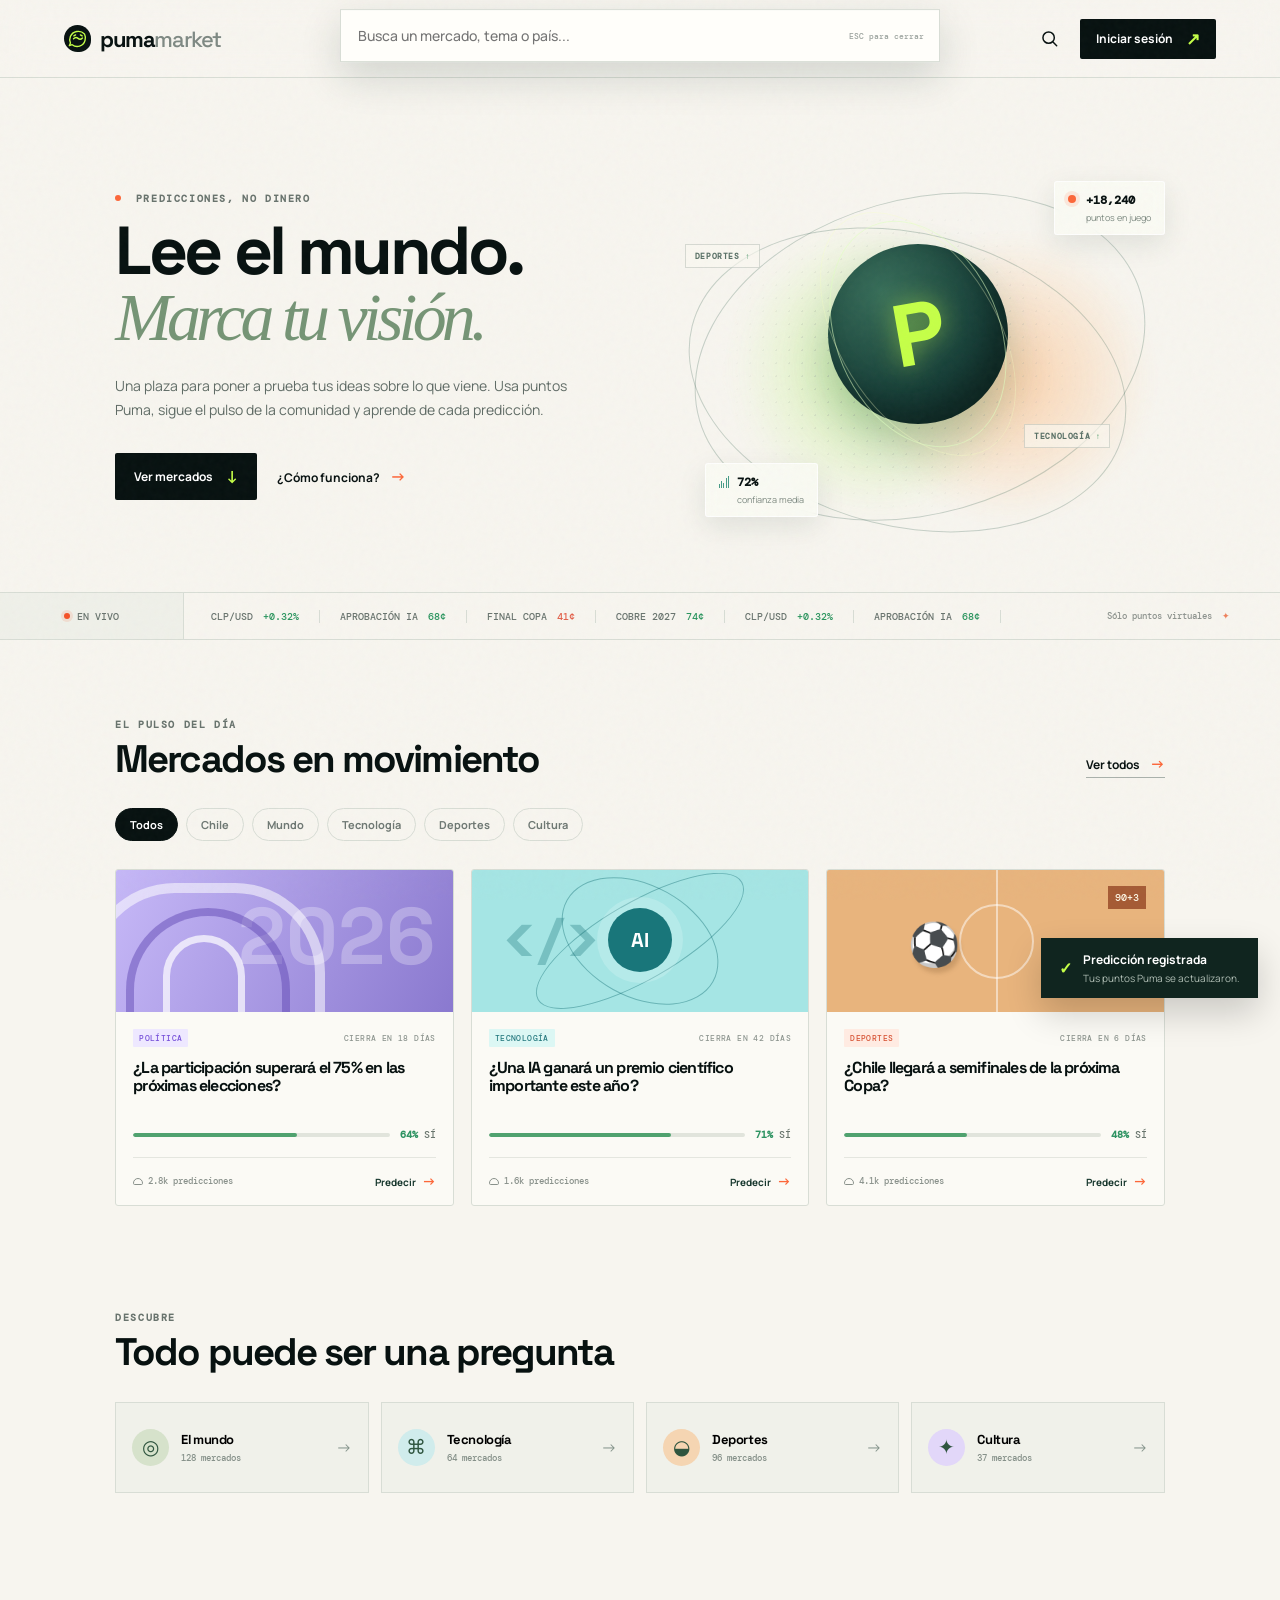
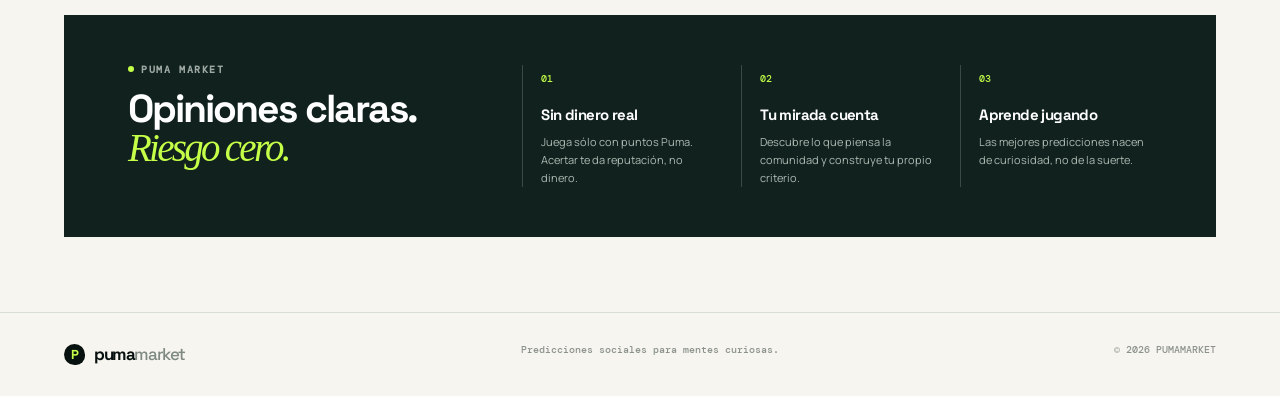
==== index.html @ 7e8bb75a "commit inicial" ====
<!doctype html>
<html lang="es">
  <head>
    <meta charset="UTF-8" />
    <meta name="viewport" content="width=device-width, initial-scale=1.0" />
    <meta name="theme-color" content="#061212" />
    <title>PumaMarket — Predice el futuro</title>
    <link rel="preconnect" href="https://fonts.googleapis.com" />
    <link rel="preconnect" href="https://fonts.gstatic.com" crossorigin />
    <link href="https://fonts.googleapis.com/css2?family=DM+Mono:wght@400;500&family=Manrope:wght@400;500;600;700;800&family=Space+Grotesk:wght@500;600;700&display=swap" rel="stylesheet" />
    <link rel="stylesheet" href="styles.css" />
  </head>
  <body>
    <div class="noise"></div>
    <header class="topbar">
      <a class="brand" href="#inicio" aria-label="PumaMarket inicio">
        <span class="brand-mark" aria-hidden="true">
          <svg viewBox="0 0 64 64" fill="none"><path d="M50.8 17.4c-5.7-6-14.3-8.7-22.5-7.2-8.4 1.5-15.4 7.1-18.5 14.7-2.4 5.9-2.3 12.6.2 18.5l-3.2 7.9 8.3-2.7c6 4.8 14.2 6.4 21.6 4 7.7-2.4 13.8-8.9 15.8-16.8 1.7-6.6 1.1-13.2-1.6-18.4Z" stroke="currentColor" stroke-width="4" stroke-linejoin="round"/><path d="M19 31.5c4.3-4.6 8.7-5.1 13.1-1.3 4.4 3.8 8.6 3.4 12.9-1.3M20 23l5-3M44 23l-5-3" stroke="currentColor" stroke-width="4" stroke-linecap="round"/></svg>
        </span>
        <span>puma<span>market</span></span>
      </a>

      <nav class="main-nav" aria-label="Navegación principal">
        <a class="active" href="#inicio">Explorar</a>
        <a href="#tendencias">Tendencias</a>
        <a href="#mi-cartera">Mi actividad</a>
      </nav>

      <div class="header-actions">
        <button class="icon-button search-toggle" aria-label="Buscar mercados">
          <svg viewBox="0 0 24 24" aria-hidden="true"><circle cx="11" cy="11" r="6.5"></circle><path d="m16 16 4.2 4.2"></path></svg>
        </button>
        <button class="sign-in-button" id="signInButton">Iniciar sesión <span>↗</span></button>
      </div>
    </header>

    <main id="inicio">
      <section class="hero">
        <div class="hero-copy">
          <p class="eyebrow"><i></i> PREDICCIONES, NO DINERO</p>
          <h1>Lee el mundo.<br /><em>Marca tu visión.</em></h1>
          <p class="hero-description">Una plaza para poner a prueba tus ideas sobre lo que viene. Usa puntos Puma, sigue el pulso de la comunidad y aprende de cada predicción.</p>
          <div class="hero-actions">
            <a class="primary-button" href="#mercados">Ver mercados <span>↓</span></a>
            <button class="text-button" id="howItWorks">¿Cómo funciona? <span>→</span></button>
          </div>
        </div>

        <div class="hero-visual" aria-label="Gráfico de actividad de PumaMarket">
          <div class="glow glow-one"></div><div class="glow glow-two"></div>
          <div class="orbital-line line-one"></div><div class="orbital-line line-two"></div>
          <div class="puma-orb">
            <div class="puma-symbol">P</div>
            <div class="orb-ring ring-a"></div><div class="orb-ring ring-b"></div>
          </div>
          <div class="signal-card signal-top"><span class="pulse-dot"></span><b>+18,240</b><small>puntos en juego</small></div>
          <div class="signal-card signal-bottom"><span class="chart-bars"><i></i><i></i><i></i><i></i><i></i></span><b>72%</b><small>confianza media</small></div>
          <div class="floating-tag tag-one">TECNOLOGÍA <b>↑</b></div>
          <div class="floating-tag tag-two">DEPORTES <b>↑</b></div>
          <div class="dots-grid"></div>
        </div>
      </section>

      <section class="ticker" aria-label="Mercados destacados">
        <div class="ticker-label"><span class="live-dot"></span> EN VIVO</div>
        <div class="ticker-track">
          <span>CLP/USD <b class="up">+0.32%</b></span><i></i>
          <span>APROBACIÓN IA <b class="up">68¢</b></span><i></i>
          <span>FINAL COPA <b class="down">41¢</b></span><i></i>
          <span>COBRE 2027 <b class="up">74¢</b></span><i></i>
          <span>CLP/USD <b class="up">+0.32%</b></span><i></i>
          <span>APROBACIÓN IA <b class="up">68¢</b></span><i></i>
        </div>
        <div class="ticker-end">Sólo puntos virtuales <span>✦</span></div>
      </section>

      <section class="markets-section" id="mercados">
        <div class="section-heading">
          <div><p class="eyebrow">EL PULSO DEL DÍA</p><h2>Mercados en movimiento</h2></div>
          <a href="#todos" class="view-all">Ver todos <span>→</span></a>
        </div>

        <div class="categories" role="tablist" aria-label="Categorías">
          <button class="category active" data-category="Todos">Todos</button>
          <button class="category" data-category="Chile">Chile</button>
          <button class="category" data-category="Mundo">Mundo</button>
          <button class="category" data-category="Tecnología">Tecnología</button>
          <button class="category" data-category="Deportes">Deportes</button>
          <button class="category" data-category="Cultura">Cultura</button>
        </div>

        <div class="market-grid" id="marketGrid">
          <article class="market-card feature-card" data-category="Chile">
            <div class="card-art art-election"><span>2026</span><div class="arch arch-one"></div><div class="arch arch-two"></div><div class="arch arch-three"></div></div>
            <div class="card-content">
              <div class="card-meta"><span class="badge purple">POLÍTICA</span><span>CIERRA EN 18 DÍAS</span></div>
              <h3>¿La participación superará el 75% en las próximas elecciones?</h3>
              <div class="market-progress"><div class="progress-track"><span style="width: 64%"></span></div><div><b>64%</b><span> SÍ</span></div></div>
              <div class="card-footer"><span><i class="tiny-users"></i> 2.8k predicciones</span><button class="predict-button" data-market="Participación electoral">Predecir <span>→</span></button></div>
            </div>
          </article>

          <article class="market-card" data-category="Tecnología">
            <div class="card-art art-ai"><span class="code-mark">&lt;/&gt;</span><span class="ai-orbit orbit-1"></span><span class="ai-orbit orbit-2"></span><span class="ai-core">AI</span></div>
            <div class="card-content">
              <div class="card-meta"><span class="badge cyan">TECNOLOGÍA</span><span>CIERRA EN 42 DÍAS</span></div>
              <h3>¿Una IA ganará un premio científico importante este año?</h3>
              <div class="market-progress"><div class="progress-track"><span style="width: 71%"></span></div><div><b>71%</b><span> SÍ</span></div></div>
              <div class="card-footer"><span><i class="tiny-users"></i> 1.6k predicciones</span><button class="predict-button" data-market="IA y premio científico">Predecir <span>→</span></button></div>
            </div>
          </article>

          <article class="market-card" data-category="Deportes">
            <div class="card-art art-football"><span class="field-line line-v"></span><span class="field-line circle"></span><span class="ball">⚽</span><span class="score">90+3</span></div>
            <div class="card-content">
              <div class="card-meta"><span class="badge orange">DEPORTES</span><span>CIERRA EN 6 DÍAS</span></div>
              <h3>¿Chile llegará a semifinales de la próxima Copa?</h3>
              <div class="market-progress"><div class="progress-track"><span style="width: 48%"></span></div><div><b>48%</b><span> SÍ</span></div></div>
              <div class="card-footer"><span><i class="tiny-users"></i> 4.1k predicciones</span><button class="predict-button" data-market="Chile en semifinales">Predecir <span>→</span></button></div>
            </div>
          </article>
        </div>
      </section>

      <section class="explore-section" id="tendencias">
        <div class="section-heading"><div><p class="eyebrow">DESCUBRE</p><h2>Todo puede ser una pregunta</h2></div></div>
        <div class="topic-grid">
          <button class="topic topic-world"><span class="topic-icon">◎</span><span><b>El mundo</b><small>128 mercados</small></span><i>→</i></button>
          <button class="topic topic-tech"><span class="topic-icon">⌘</span><span><b>Tecnología</b><small>64 mercados</small></span><i>→</i></button>
          <button class="topic topic-sport"><span class="topic-icon">◒</span><span><b>Deportes</b><small>96 mercados</small></span><i>→</i></button>
          <button class="topic topic-culture"><span class="topic-icon">✦</span><span><b>Cultura</b><small>37 mercados</small></span><i>→</i></button>
        </div>
      </section>

      <section class="principles">
        <div class="principles-intro"><p class="eyebrow">PUMA MARKET</p><h2>Opiniones claras.<br /><em>Riesgo cero.</em></h2></div>
        <div class="principles-list">
          <article><span>01</span><h3>Sin dinero real</h3><p>Juega sólo con puntos Puma. Acertar te da reputación, no dinero.</p></article>
          <article><span>02</span><h3>Tu mirada cuenta</h3><p>Descubre lo que piensa la comunidad y construye tu propio criterio.</p></article>
          <article><span>03</span><h3>Aprende jugando</h3><p>Las mejores predicciones nacen de curiosidad, no de la suerte.</p></article>
        </div>
      </section>
    </main>

    <footer><a class="brand" href="#inicio"><span class="brand-mark">P</span><span>puma<span>market</span></span></a><p>Predicciones sociales para mentes curiosas.</p><p>© 2026 PUMAMARKET</p></footer>

    <div class="modal-backdrop" id="authModal" aria-hidden="true">
      <section class="modal auth-modal" role="dialog" aria-modal="true" aria-labelledby="authTitle">
        <button class="close-modal" data-close="authModal" aria-label="Cerrar">×</button>
        <div class="modal-mark">P</div>
        <p class="eyebrow">BIENVENIDO A PUMAMARKET</p>
        <h2 id="authTitle">Tu próxima buena intuición empieza aquí.</h2>
        <p class="modal-note" id="authNote">Crea una sesión para guardar tus predicciones y recibir <b>1.000 puntos Puma</b>. Son virtuales: no tienen valor monetario.</p>
        <form id="authForm">
          <label>Nombre de usuario<input id="userName" type="text" placeholder="ej. puma_curioso" required minlength="2" maxlength="24" autocomplete="username" /></label>
          <label>Contraseña<input id="userPassword" type="password" placeholder="Mínimo 4 caracteres" required minlength="4" maxlength="72" autocomplete="current-password" /></label>
          <button class="primary-button full" id="authSubmit" type="submit">Crear acceso <span>→</span></button>
        </form>
        <button class="forgot-link" id="showReset" type="button">¿Olvidaste tu contraseña?</button>
        <section class="reset-request" id="resetRequest" hidden aria-labelledby="resetTitle">
          <p class="eyebrow">RECUPERAR ACCESO</p>
          <h3 id="resetTitle">Envía una solicitud</h3>
          <p>Cuéntanos qué pasó y registraremos tu solicitud de recuperación. No necesitas entregar tu correo aquí.</p>
          <form id="resetForm">
            <label>Nombre de usuario<input id="resetUserName" type="text" required minlength="2" maxlength="24" placeholder="ej. puma_curioso" /></label>
            <label>Mensaje opcional<textarea id="resetMessage" maxlength="240" placeholder="Necesito recuperar el acceso a mi cuenta."></textarea></label>
            <button class="primary-button full" type="submit">Enviar solicitud <span>→</span></button>
          </form>
          <button class="back-to-login" id="backToLogin" type="button">← Volver al acceso</button>
        </section>
        <p class="form-terms">Al continuar, aceptas que esto es una experiencia de predicciones sin dinero real.</p>
      </section>
    </div>

    <div class="modal-backdrop" id="predictionModal" aria-hidden="true">
      <section class="modal prediction-modal" role="dialog" aria-modal="true" aria-labelledby="predictionTitle">
        <button class="close-modal" data-close="predictionModal" aria-label="Cerrar">×</button>
        <p class="eyebrow">HACER PREDICCIÓN</p>
        <h2 id="predictionTitle">¿Cuál es tu lectura?</h2>
        <p class="modal-note" id="marketQuestion">Mercado seleccionado</p>
        <div class="choice-row"><button class="choice active" data-choice="Sí">Sí <b>64¢</b></button><button class="choice" data-choice="No">No <b>36¢</b></button></div>
        <label class="stake-label">Puntos Puma <span id="stakeValue">100</span><input id="stakeRange" type="range" min="25" max="500" value="100" step="25" /></label>
        <div class="balance-row"><span>Tu saldo</span><b id="balanceLabel">1.000 P</b></div>
        <button class="primary-button full" id="confirmPrediction">Confirmar predicción <span>→</span></button>
        <p class="form-terms">Sin compras, sin dinero real. Sólo puntos Puma.</p>
      </section>
    </div>

    <div class="toast" id="toast" role="status"><span>✓</span><div><b>Predicción registrada</b><small>Tus puntos Puma se actualizaron.</small></div></div>
    <div class="search-panel" id="searchPanel"><input id="searchInput" placeholder="Busca un mercado, tema o país..." /><span>ESC para cerrar</span></div>
    <script src="app.js"></script>
  </body>
</html>
---- styles.css ----
:root { --ink:#071110; --paper:#f7f5ef; --muted:#6d7571; --line:#d8ddd5; --lime:#c5ff48; --orange:#fc6739; --purple:#aa87ff; --cyan:#9ce6e7; --dark-card:#10211e; }
* { box-sizing:border-box; }
html { scroll-behavior:smooth; }
body { margin:0; background:var(--paper); color:var(--ink); font-family:Manrope,Arial,sans-serif; overflow-x:hidden; }
button,input { font:inherit; }
button,a { -webkit-tap-highlight-color:transparent; }
button { cursor:pointer; }
a { color:inherit; text-decoration:none; }
.noise { position:fixed; inset:0; pointer-events:none; opacity:.18; z-index:10; background-image:url("data:image/svg+xml,%3Csvg viewBox='0 0 180 180' xmlns='http://www.w3.org/2000/svg'%3E%3Cfilter id='n'%3E%3CfeTurbulence type='fractalNoise' baseFrequency='.9' numOctaves='3' stitchTiles='stitch'/%3E%3C/filter%3E%3Crect width='100%25' height='100%25' filter='url(%23n)' opacity='.16'/%3E%3C/svg%3E"); }
.topbar { height:78px; padding:0 clamp(24px,5vw,78px); border-bottom:1px solid var(--line); display:flex; align-items:center; justify-content:space-between; position:relative; z-index:2; background:rgba(247,245,239,.88); backdrop-filter:blur(15px); }
.brand { font:700 22px/1 'Space Grotesk',sans-serif; letter-spacing:-1.4px; display:flex; align-items:center; gap:9px; }
.brand > span:last-child span { color:#7e8983; font-weight:500; }
.brand-mark { height:27px; width:27px; display:grid; place-items:center; background:var(--ink); color:var(--lime); border-radius:50% 50% 43% 50%; font:800 17px/1 'Space Grotesk'; }
.brand-mark svg { width:22px; height:22px; }
.main-nav { display:flex; align-items:center; gap:30px; margin-left:100px; }
.main-nav a { font-size:13px; font-weight:700; color:#8a918d; transition:color .2s; }
.main-nav a.active,.main-nav a:hover { color:var(--ink); }
.main-nav .active::after { content:""; height:3px; width:3px; border-radius:50%; display:block; background:var(--orange); margin:4px auto -7px; }
.header-actions { display:flex; align-items:center; gap:12px; }
.icon-button { border:0; background:none; padding:8px; color:var(--ink); display:grid; place-items:center; }
.icon-button svg { width:21px; fill:none; stroke:currentColor; stroke-width:1.7; stroke-linecap:round; }
.sign-in-button,.primary-button { border:0; background:var(--ink); color:white; min-height:40px; padding:0 16px; display:inline-flex; align-items:center; justify-content:center; gap:13px; font:700 12px Manrope,sans-serif; border-radius:2px; transition:transform .2s,background .2s; }
.sign-in-button:hover,.primary-button:hover { transform:translateY(-2px); background:#173b35; }
.sign-in-button span,.primary-button span { color:var(--lime); font-size:17px; line-height:0; }
.hero { min-height:514px; padding:82px clamp(24px,9vw,140px) 58px; display:grid; grid-template-columns:1fr 1fr; gap:60px; align-items:center; position:relative; overflow:hidden; }
.hero-copy { max-width:590px; position:relative; z-index:1; }
.eyebrow { margin:0 0 14px; color:#68736d; font:700 10px/1 'DM Mono',monospace; letter-spacing:1.6px; }
.eyebrow i { background:var(--orange); border-radius:50%; width:6px; height:6px; display:inline-block; margin:0 7px 1px 0; }
h1,h2,h3,p { margin-top:0; }
h1,h2,h3 { font-family:'Space Grotesk',sans-serif; letter-spacing:-.05em; }
h1 { font-size:clamp(43px,5.3vw,75px); line-height:.96; margin:0 0 24px; font-weight:700; }
h1 em,h2 em { font-family:Georgia,serif; font-weight:400; letter-spacing:-.07em; color:#759475; }
.hero-description { max-width:470px; color:#5f6b65; font-size:14px; line-height:1.75; margin-bottom:30px; }
.hero-actions { display:flex; gap:20px; align-items:center; }
.primary-button { min-height:47px; padding:0 19px; }
.text-button { color:var(--ink); border:0; background:none; padding:10px 0; font:700 12px Manrope; }
.text-button span { color:var(--orange); font-size:16px; margin-left:8px; }
.hero-visual { height:370px; position:relative; isolation:isolate; }
.dots-grid { position:absolute; inset:26px 12% 0 7%; opacity:.4; background-image:radial-gradient(#a4aaa3 1px,transparent 1px); background-size:13px 13px; mask-image:radial-gradient(ellipse at center,black 15%,transparent 67%); }
.glow { position:absolute; width:300px; aspect-ratio:1; border-radius:50%; filter:blur(10px); opacity:.8; }
.glow-one { left:12%; top:15%; background:radial-gradient(circle,#b4ee87 0,rgba(185,240,120,.36) 35%,transparent 69%); }
.glow-two { right:1%; bottom:1%; background:radial-gradient(circle,rgba(255,163,82,.52),transparent 67%); }
.puma-orb { position:absolute; z-index:2; top:82px; left:32%; width:180px; height:180px; display:grid; place-items:center; border-radius:50%; background:radial-gradient(circle at 30% 27%,#376d59,#173f38 57%,#0c2824); box-shadow:inset -16px -18px 28px rgba(0,0,0,.3),0 24px 45px rgba(22,73,56,.25); }
.puma-symbol { font:700 88px/1 'Space Grotesk'; color:var(--lime); text-shadow:0 0 24px rgba(197,255,72,.5); transform:rotate(-10deg); }
.orb-ring { position:absolute; border:1px solid rgba(224,255,193,.55); border-radius:50%; }
.ring-a { inset:-28px 8px; transform:rotate(-23deg); }.ring-b { inset:11px -45px; transform:rotate(58deg); border-color:rgba(245,255,197,.32); }
.orbital-line { position:absolute; z-index:1; border:1px solid rgba(25,74,54,.22); border-radius:50%; }.line-one { inset:37px 3% 18px 4%; transform:rotate(-16deg); }.line-two { inset:71px 7% 5px 3%; transform:rotate(14deg); }
.signal-card { position:absolute; z-index:3; padding:10px 13px; display:grid; grid-template-columns:10px 1fr; column-gap:8px; background:rgba(250,252,244,.82); box-shadow:0 9px 28px rgba(22,51,39,.1); border:1px solid rgba(255,255,255,.8); backdrop-filter:blur(7px); border-radius:3px; }
.signal-card b { font:700 12px 'DM Mono'; }.signal-card small { grid-column:2; font-size:9px; color:#7d8981; margin-top:3px; }.signal-top { top:19px; right:0; }.signal-bottom { bottom:15px; left:7%; }.pulse-dot { height:8px; width:8px; border-radius:50%; background:var(--orange); margin-top:3px; box-shadow:0 0 0 4px rgba(252,103,57,.13); }.chart-bars { display:flex; align-items:end; gap:2px; height:12px; margin-top:2px; }.chart-bars i { width:2px; background:#479b87; display:block; }.chart-bars i:nth-child(1){height:4px}.chart-bars i:nth-child(2){height:7px}.chart-bars i:nth-child(3){height:5px}.chart-bars i:nth-child(4){height:10px}.chart-bars i:nth-child(5){height:12px}
.floating-tag { position:absolute; z-index:3; border:1px solid rgba(19,52,40,.15); padding:6px 9px; background:rgba(250,249,241,.63); font:700 8px 'DM Mono'; letter-spacing:.6px; color:#5a7167; }.floating-tag b { color:#4f9a6c; }.tag-one { right:11%; bottom:84px; }.tag-two { left:3%; top:82px; }
.ticker { height:48px; border-block:1px solid var(--line); display:flex; align-items:center; overflow:hidden; white-space:nowrap; font:500 10px 'DM Mono'; color:#69746e; }.ticker-label { height:100%; display:flex; align-items:center; gap:7px; padding:0 clamp(24px,5vw,78px); background:#eff0e9; border-right:1px solid var(--line); z-index:1; }.live-dot { height:6px; width:6px; border-radius:50%; background:#f45127; box-shadow:0 0 0 3px rgba(244,81,39,.12); }.ticker-track { display:flex; gap:20px; padding-left:27px; animation:marquee 30s linear infinite; }.ticker-track i { height:13px; border-left:1px solid var(--line); }.ticker-track b { font-weight:500; margin-left:4px; }.up { color:#29945d; }.down { color:#e25e47; }.ticker-end { margin-left:auto; height:100%; padding:0 50px 0 17px; display:flex; align-items:center; gap:10px; background:linear-gradient(90deg,transparent,#f7f5ef 18%); font-size:9px; color:#8d938e; position:relative; z-index:1; }.ticker-end span { color:#ef805b; }
.markets-section,.explore-section { padding:80px clamp(24px,9vw,140px); }.section-heading { display:flex; justify-content:space-between; align-items:end; margin-bottom:30px; }.section-heading .eyebrow { margin-bottom:10px; }.section-heading h2 { font-size:clamp(28px,3vw,42px); line-height:1; margin:0; }.view-all { font:700 12px Manrope; padding-bottom:3px; border-bottom:1px solid #a9b1ab; }.view-all span { color:var(--orange); margin-left:8px; font-size:15px; }.categories { display:flex; gap:8px; margin-bottom:24px; overflow:auto; padding-bottom:4px; }.category { border:1px solid var(--line); background:transparent; color:#6e7873; padding:8px 14px; border-radius:999px; font:700 11px Manrope; white-space:nowrap; transition:.2s; }.category:hover,.category.active { background:var(--ink); color:white; border-color:var(--ink); }
.market-grid { display:grid; grid-template-columns:repeat(3,minmax(0,1fr)); gap:17px; }.market-card { min-width:0; border:1px solid var(--line); background:#fbfaf5; border-radius:3px; overflow:hidden; transition:transform .24s,box-shadow .24s,opacity .2s; }.market-card:hover { transform:translateY(-5px); box-shadow:0 15px 30px rgba(10,38,28,.1); }.market-card.is-hidden { display:none; }.card-art { height:142px; position:relative; overflow:hidden; background:#edf0e5; }.card-content { padding:17px 17px 15px; }.card-meta { display:flex; justify-content:space-between; align-items:center; color:#8e9690; font:500 8px 'DM Mono'; letter-spacing:.4px; margin-bottom:12px; }.badge { padding:4px 6px; border-radius:1px; font-weight:500; }.purple { color:#7650d9; background:#eee8ff; }.cyan { color:#287b80; background:#dcf7f4; }.orange { color:#d75537; background:#ffebe2; }.market-card h3 { min-height:53px; margin-bottom:16px; font-size:16px; line-height:1.12; font-weight:700; }.market-progress { display:grid; grid-template-columns:1fr auto; gap:10px; align-items:center; margin-bottom:16px; }.progress-track { height:4px; border-radius:9px; background:#e1e4dc; overflow:hidden; }.progress-track span { height:100%; display:block; background:#50a26f; border-radius:9px; }.market-progress div:last-child { font:500 10px 'DM Mono'; color:#69756d; }.market-progress b { color:#2e9362; }.card-footer { padding-top:13px; border-top:1px solid #e4e6df; display:flex; align-items:center; justify-content:space-between; color:#89918b; font:500 9px 'DM Mono'; }.tiny-users { display:inline-block; width:10px; height:7px; border:1px solid #89918b; border-radius:6px 6px 2px 2px; vertical-align:-1px; }.predict-button { color:#17372d; background:transparent; border:0; padding:0; font:700 10px Manrope; }.predict-button span { color:var(--orange); margin-left:4px; font-size:14px; }
.art-election { background:linear-gradient(115deg,#c6b8f7,#8a79cf); }.art-election>span { color:rgba(255,255,255,.28); font:700 80px/1 'Space Grotesk'; position:absolute; right:18px; top:26px; }.arch { position:absolute; border:10px solid rgba(255,255,255,.55); border-bottom:0; border-radius:90px 90px 0 0; bottom:-1px; }.arch-one { width:240px; height:130px; left:-31px; }.arch-two { width:164px; height:105px; left:10px; border-width:8px; border-color:rgba(95,69,177,.48); }.arch-three { width:82px; height:78px; left:47px; border-width:7px; border-color:rgba(255,255,255,.7); }
.art-ai { background:#a5e5e4; }.code-mark { position:absolute; left:30px; top:37px; color:rgba(13,106,111,.3); font:700 53px 'DM Mono'; }.ai-core { width:64px; height:64px; border-radius:50%; display:grid; place-items:center; color:white; font:700 20px 'Space Grotesk'; background:#19767a; position:absolute; top:38px; left:calc(50% - 32px); box-shadow:0 0 0 11px rgba(255,255,255,.18); }.ai-orbit { position:absolute; border:1px solid rgba(14,105,110,.4); border-radius:50%; }.orbit-1 { inset:15px 25%; transform:rotate(29deg); }.orbit-2 { inset:32px 15%; transform:rotate(-30deg); }
.art-football { background:#e8b47d; }.field-line { position:absolute; border-color:rgba(255,255,255,.5); border-style:solid; }.line-v { height:100%; left:50%; border-width:0 0 0 2px; }.circle { width:75px; height:75px; left:calc(50% - 37px); top:calc(50% - 37px); border-width:2px; border-radius:50%; }.ball { position:absolute; font-size:42px; left:24%; top:44px; filter:drop-shadow(3px 5px 2px rgba(105,67,34,.22)); }.score { position:absolute; right:18px; top:16px; padding:5px 7px; color:#fff9e7; background:#a55b35; font:500 10px 'DM Mono'; }
.explore-section { padding-top:27px; }.topic-grid { display:grid; grid-template-columns:repeat(4,1fr); gap:12px; }.topic { text-align:left; border:1px solid var(--line); background:#f0f1ea; padding:16px; min-height:91px; display:flex; align-items:center; gap:12px; transition:.2s; }.topic:hover { background:#e5eadc; transform:translateY(-2px); }.topic-icon { display:grid; place-items:center; width:37px; height:37px; border-radius:50%; color:#2f553f; background:#d6e2cb; font:20px Georgia; }.topic b,.topic small { display:block; }.topic b { font:700 13px 'Space Grotesk'; letter-spacing:-.4px; }.topic small { font:500 9px 'DM Mono'; color:#859089; margin-top:4px; }.topic i { margin-left:auto; font-style:normal; color:#84938a; }.topic-tech .topic-icon { background:#d0ecec; }.topic-sport .topic-icon { background:#f5d5b2; }.topic-culture .topic-icon { background:#e2d7f9; }
.principles { margin:42px clamp(24px,5vw,78px) 75px; background:var(--dark-card); color:white; padding:50px clamp(24px,5vw,78px); display:grid; grid-template-columns:.85fr 1.6fr; gap:60px; }.principles .eyebrow { color:#9ea9a3; }.principles .eyebrow::before { content:""; display:inline-block; width:6px; height:6px; border-radius:50%; background:var(--lime); margin:0 7px 1px 0; }.principles h2 { font-size:39px; line-height:1; margin:0; }.principles h2 em { color:var(--lime); }.principles-list { display:grid; grid-template-columns:repeat(3,1fr); gap:27px; }.principles-list article { border-left:1px solid rgba(255,255,255,.18); padding-left:18px; }.principles-list span { color:var(--lime); font:500 10px 'DM Mono'; }.principles-list h3 { letter-spacing:-.6px; margin:18px 0 9px; font-size:15px; }.principles-list p { color:#aeb9b2; font-size:11px; line-height:1.65; margin:0; }
footer { border-top:1px solid var(--line); padding:30px clamp(24px,5vw,78px); display:flex; align-items:center; justify-content:space-between; color:#8b928d; font:500 10px 'DM Mono'; } footer .brand { color:var(--ink); font-size:17px; } footer .brand-mark { width:21px;height:21px;font-size:13px; }
.modal-backdrop { position:fixed; inset:0; background:rgba(4,17,14,.62); z-index:20; opacity:0; visibility:hidden; display:grid; place-items:center; padding:20px; transition:.2s; }.modal-backdrop.open { opacity:1; visibility:visible; }.modal { width:min(460px,100%); background:#f9f8f2; padding:36px; position:relative; transform:translateY(10px) scale(.98); transition:.25s; box-shadow:0 22px 70px rgba(0,0,0,.25); }.modal-backdrop.open .modal { transform:none; }.close-modal { position:absolute; top:13px; right:16px; border:0; background:transparent; font-size:28px; color:#657068; line-height:1; }.modal-mark { width:38px;height:38px;border-radius:50%;background:var(--ink);color:var(--lime);display:grid;place-items:center;font:700 23px 'Space Grotesk';margin-bottom:23px; }.modal h2 { font-size:29px; line-height:1.04; margin-bottom:13px; }.modal-note { font-size:12px; line-height:1.65; color:#69746e; }.modal-note b { color:#387653; }.modal form { margin-top:23px; }.modal label { display:block; color:#56635b; font:700 10px 'DM Mono'; letter-spacing:.3px; margin-top:15px; }.modal input[type=text],.modal input[type=email] { display:block; width:100%; height:44px; border:1px solid #d2d8ce; background:#fffefa; padding:0 12px; outline:0; color:var(--ink); margin-top:7px; font:500 13px Manrope; }.modal input:focus { border-color:#6ea37f; box-shadow:0 0 0 3px rgba(104,164,121,.15); }.full { width:100%; margin-top:23px; }.form-terms { font-size:9px; line-height:1.6; color:#8a938d; text-align:center; margin:17px 5px 0; }.choice-row { display:grid; grid-template-columns:1fr 1fr; gap:9px; margin:23px 0; }.choice { height:64px; border:1px solid #d6dcd2; color:#607068; background:white; text-align:left; padding:0 14px; font:700 16px 'Space Grotesk'; }.choice b { float:right; color:#88928d; font:500 12px 'DM Mono'; }.choice.active { border-color:#3f9b68; background:#eaf5e9; color:#26744e; box-shadow:inset 0 0 0 1px #3f9b68; }.stake-label { display:flex !important; justify-content:space-between; flex-wrap:wrap; }.stake-label span { color:#337b52; }.stake-label input { width:100%; margin:14px 0 3px; accent-color:#3f9966; }.balance-row { display:flex; justify-content:space-between; padding:10px 0 3px; font-size:11px; color:#758078; }.balance-row b { color:#3a7c55; }.toast { position:fixed; z-index:30; right:22px; bottom:22px; background:#10251f; color:white; padding:13px 18px; display:flex; gap:11px; align-items:center; box-shadow:0 15px 35px rgba(0,0,0,.18); transform:translateY(120px); transition:.35s; }.toast.show { transform:none; }.toast>span { color:var(--lime); font-weight:700; }.toast b,.toast small { display:block; }.toast b { font-size:12px; }.toast small { color:#b0beb5; font-size:10px; margin-top:3px; }.search-panel { position:fixed; z-index:15; top:78px; left:50%; transform:translate(-50%,-130%); width:min(600px,calc(100% - 30px)); background:#fffefa; border:1px solid var(--line); box-shadow:0 15px 40px rgba(20,45,35,.16); padding:15px; transition:.22s; display:flex; align-items:center; gap:12px; }.search-panel.open { transform:translate(-50%,12px); }.search-panel input { border:0; outline:0; flex:1; font:500 14px Manrope; background:transparent; }.search-panel span { font:500 8px 'DM Mono'; color:#9ba29d; }
@keyframes marquee { to { transform:translateX(-35%); } }
.modal input[type=password],.modal textarea { display:block; width:100%; border:1px solid #d2d8ce; background:#fffefa; padding:0 12px; outline:0; color:var(--ink); margin-top:7px; font:500 13px Manrope; }.modal input[type=password] { height:44px; }.modal textarea { height:77px; padding:10px 12px; resize:vertical; }.modal input[type=password]:focus,.modal textarea:focus { border-color:#6ea37f; box-shadow:0 0 0 3px rgba(104,164,121,.15); }.forgot-link,.back-to-login { color:#406f55; border:0; background:transparent; font:700 11px Manrope; padding:14px 0 0; }.forgot-link:hover,.back-to-login:hover { color:#ec6138; }.reset-request { margin-top:20px; padding-top:21px; border-top:1px solid #e0e4db; }.reset-request h3 { font-size:20px; margin:0 0 8px; }.reset-request p { color:#6c7770; font-size:11px; line-height:1.6; margin:0; }.reset-request .eyebrow { margin:0 0 9px; }.reset-request[hidden] { display:none; }
@media (max-width:800px) { .topbar { height:65px; padding:0 18px; }.main-nav { display:none; }.hero { padding:62px 24px 50px; grid-template-columns:1fr; gap:18px; }.hero-visual { height:295px; margin:0 -20px; }.puma-orb { transform:scale(.8); transform-origin:center; top:44px; left:30%; }.signal-top { right:5%; }.signal-bottom { left:4%; bottom:8px; }.ticker-end { display:none; }.markets-section,.explore-section { padding:58px 24px; }.market-grid { grid-template-columns:1fr; }.card-art { height:153px; }.topic-grid { grid-template-columns:1fr 1fr; }.principles { margin:22px 0 45px; padding:42px 24px; grid-template-columns:1fr; gap:35px; }.principles-list { gap:14px; }.principles-list article { padding-left:11px; }.principles-list p { font-size:10px; } footer { flex-wrap:wrap; gap:17px; } footer p:nth-child(2){ order:3; width:100%; } }
@media (max-width:440px) { h1 { font-size:44px; }.hero { padding-top:48px; }.section-heading h2 { font-size:29px; }.view-all { font-size:10px; }.topic-grid { gap:8px; }.topic { padding:12px; gap:8px; }.topic-icon { width:30px; height:30px; }.topic b { font-size:11px; }.principles-list { grid-template-columns:1fr; }.principles-list article { border-left:0; border-top:1px solid rgba(255,255,255,.18); padding:13px 0 0; }.modal { padding:29px 22px; } }
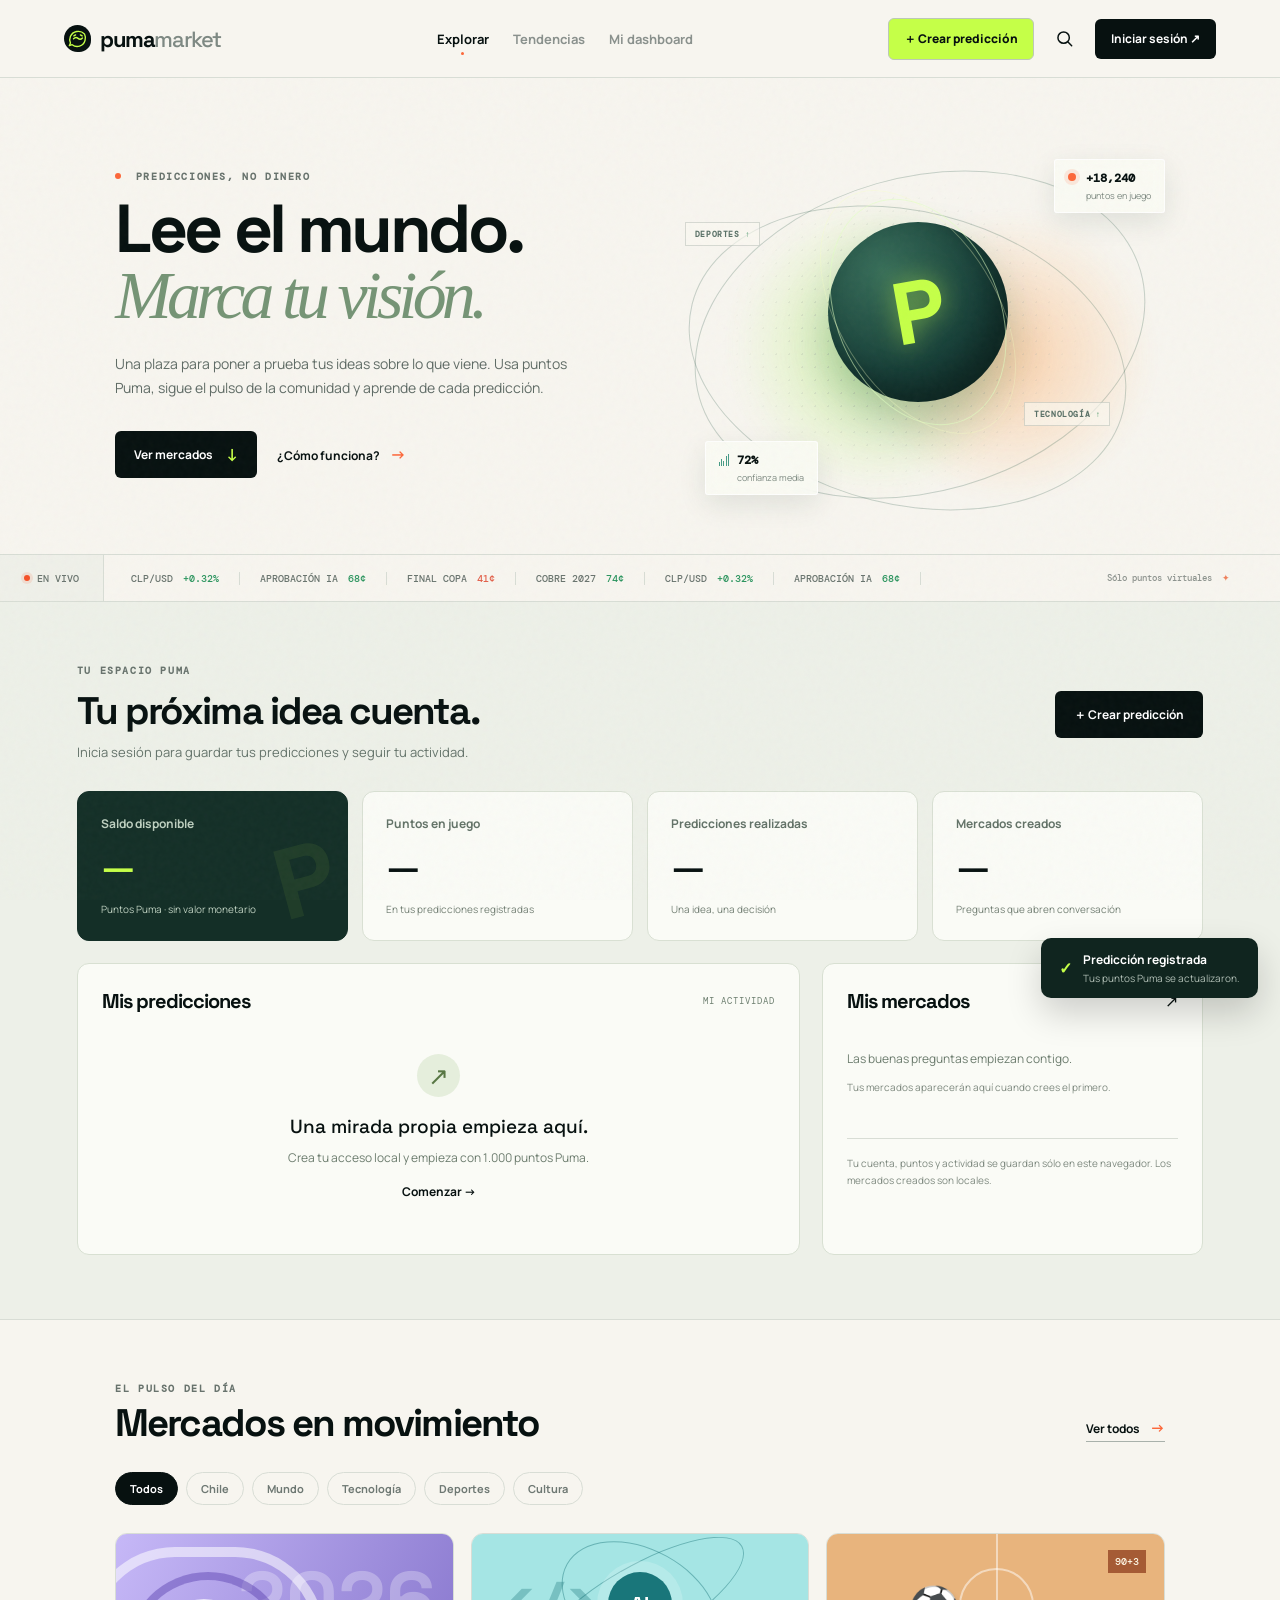
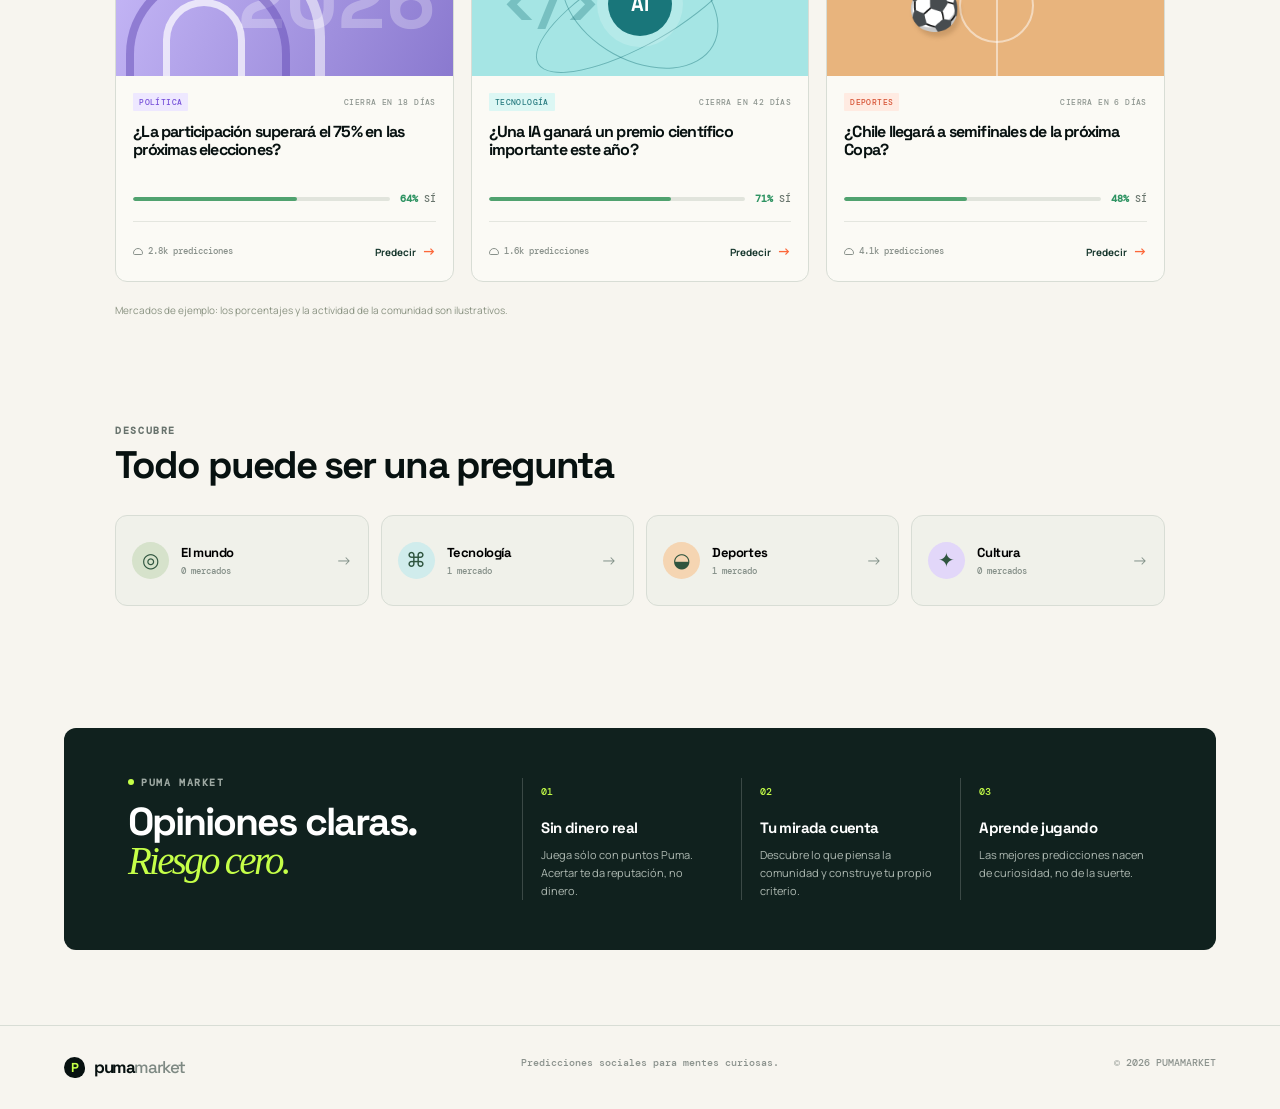
==== commit 99714fe3: "Add user dashboard and functional prediction creation" ====
--- a/index.html
+++ b/index.html
@@ -23,10 +23,11 @@
       <nav class="main-nav" aria-label="Navegación principal">
         <a class="active" href="#inicio">Explorar</a>
         <a href="#tendencias">Tendencias</a>
-        <a href="#mi-cartera">Mi actividad</a>
+        <a href="#mi-cartera">Mi dashboard</a>
       </nav>
 
       <div class="header-actions">
+        <button class="create-button" data-create>＋ Crear predicción</button>
         <button class="icon-button search-toggle" aria-label="Buscar mercados">
           <svg viewBox="0 0 24 24" aria-hidden="true"><circle cx="11" cy="11" r="6.5"></circle><path d="m16 16 4.2 4.2"></path></svg>
         </button>
@@ -74,13 +75,24 @@
         <div class="ticker-end">Sólo puntos virtuales <span>✦</span></div>
       </section>
 
+      <section class="dashboard" id="mi-cartera" aria-labelledby="dashboardTitle">
+        <div class="dashboard-top"><div><p class="eyebrow">TU ESPACIO PUMA</p><h2 id="dashboardTitle">Tu próxima idea cuenta.</h2><p id="dashboardSubtitle">Inicia sesión para guardar tus predicciones y seguir tu actividad.</p></div><div class="dashboard-actions"><button class="primary-button" data-create>＋ Crear predicción</button><button class="text-button" id="logoutButton" hidden>Cerrar sesión ↗</button></div></div>
+        <div class="stats-grid">
+          <article class="stat-card balance-stat"><span>Saldo disponible</span><strong id="statBalance">—</strong><small>Puntos Puma · sin valor monetario</small></article>
+          <article class="stat-card"><span>Puntos en juego</span><strong id="statStaked">—</strong><small>En tus predicciones registradas</small></article>
+          <article class="stat-card"><span>Predicciones realizadas</span><strong id="statPredictions">—</strong><small>Una idea, una decisión</small></article>
+          <article class="stat-card"><span>Mercados creados</span><strong id="statCreated">—</strong><small>Preguntas que abren conversación</small></article>
+        </div>
+        <div class="dashboard-panels"><section class="activity-panel"><div class="panel-heading"><h3>Mis predicciones</h3><span class="panel-tag">MI ACTIVIDAD</span></div><div id="predictionHistory"></div></section><aside class="created-panel"><div class="panel-heading"><h3>Mis mercados</h3><span aria-hidden="true">↗</span></div><div id="createdMarkets"></div><p class="local-note">Tu cuenta, puntos y actividad se guardan sólo en este navegador. Los mercados creados son locales.</p></aside></div>
+      </section>
+
       <section class="markets-section" id="mercados">
         <div class="section-heading">
           <div><p class="eyebrow">EL PULSO DEL DÍA</p><h2>Mercados en movimiento</h2></div>
-          <a href="#todos" class="view-all">Ver todos <span>→</span></a>
-        </div>
-
-        <div class="categories" role="tablist" aria-label="Categorías">
+          <a href="#mercados" class="view-all" id="viewAll">Ver todos <span>→</span></a>
+        </div>
+
+        <div class="categories" role="group" aria-label="Categorías">
           <button class="category active" data-category="Todos">Todos</button>
           <button class="category" data-category="Chile">Chile</button>
           <button class="category" data-category="Mundo">Mundo</button>
@@ -120,6 +132,8 @@
             </div>
           </article>
         </div>
+        <p class="market-empty" id="marketEmpty" hidden>No hay mercados que coincidan. Prueba otra categoría o búsqueda.</p>
+        <p class="demo-note">Mercados de ejemplo: los porcentajes y la actividad de la comunidad son ilustrativos.</p>
       </section>
 
       <section class="explore-section" id="tendencias">
@@ -178,7 +192,7 @@
         <p class="eyebrow">HACER PREDICCIÓN</p>
         <h2 id="predictionTitle">¿Cuál es tu lectura?</h2>
         <p class="modal-note" id="marketQuestion">Mercado seleccionado</p>
-        <div class="choice-row"><button class="choice active" data-choice="Sí">Sí <b>64¢</b></button><button class="choice" data-choice="No">No <b>36¢</b></button></div>
+        <div class="choice-row"><button class="choice active" data-choice="Sí" aria-pressed="true">Sí <b>Mi lectura</b></button><button class="choice" data-choice="No" aria-pressed="false">No <b>Mi lectura</b></button></div>
         <label class="stake-label">Puntos Puma <span id="stakeValue">100</span><input id="stakeRange" type="range" min="25" max="500" value="100" step="25" /></label>
         <div class="balance-row"><span>Tu saldo</span><b id="balanceLabel">1.000 P</b></div>
         <button class="primary-button full" id="confirmPrediction">Confirmar predicción <span>→</span></button>
@@ -186,6 +200,20 @@
       </section>
     </div>
 
+    <div class="modal-backdrop" id="createModal" aria-hidden="true">
+      <section class="modal create-modal" role="dialog" aria-modal="true" aria-labelledby="createTitle">
+        <button class="close-modal" data-close="createModal" aria-label="Cerrar">×</button>
+        <p class="eyebrow">DE LA CURIOSIDAD A LA CONVERSACIÓN</p><h2 id="createTitle">Abre una nueva pregunta.</h2>
+        <p class="modal-note">Crea un mercado con respuesta Sí o No. Se guardará en este navegador y podrás hacer tu predicción.</p>
+        <form id="createForm">
+          <label>Tu pregunta<input id="createQuestion" type="text" required minlength="12" maxlength="140" placeholder="¿Qué crees que va a pasar?" /></label>
+          <div class="form-columns"><label>Categoría<select id="createCategory" required><option value="">Selecciona</option><option>Chile</option><option>Mundo</option><option>Tecnología</option><option>Deportes</option><option>Cultura</option></select></label><label>Fecha de cierre<input id="createDeadline" type="date" required /></label></div>
+          <label>Criterio de resolución<textarea id="createCriteria" required minlength="15" maxlength="500" placeholder="Explica qué debe ocurrir y qué fuente permitirá comprobarlo."></textarea></label>
+          <p class="form-error" id="createError" role="alert"></p>
+          <button class="primary-button full" type="submit">Crear mercado <span>→</span></button>
+        </form>
+      </section>
+    </div>
     <div class="toast" id="toast" role="status"><span>✓</span><div><b>Predicción registrada</b><small>Tus puntos Puma se actualizaron.</small></div></div>
     <div class="search-panel" id="searchPanel"><input id="searchInput" placeholder="Busca un mercado, tema o país..." /><span>ESC para cerrar</span></div>
     <script src="app.js"></script>
--- a/styles.css
+++ b/styles.css
@@ -59,6 +59,81 @@
 footer { border-top:1px solid var(--line); padding:30px clamp(24px,5vw,78px); display:flex; align-items:center; justify-content:space-between; color:#8b928d; font:500 10px 'DM Mono'; } footer .brand { color:var(--ink); font-size:17px; } footer .brand-mark { width:21px;height:21px;font-size:13px; }
 .modal-backdrop { position:fixed; inset:0; background:rgba(4,17,14,.62); z-index:20; opacity:0; visibility:hidden; display:grid; place-items:center; padding:20px; transition:.2s; }.modal-backdrop.open { opacity:1; visibility:visible; }.modal { width:min(460px,100%); background:#f9f8f2; padding:36px; position:relative; transform:translateY(10px) scale(.98); transition:.25s; box-shadow:0 22px 70px rgba(0,0,0,.25); }.modal-backdrop.open .modal { transform:none; }.close-modal { position:absolute; top:13px; right:16px; border:0; background:transparent; font-size:28px; color:#657068; line-height:1; }.modal-mark { width:38px;height:38px;border-radius:50%;background:var(--ink);color:var(--lime);display:grid;place-items:center;font:700 23px 'Space Grotesk';margin-bottom:23px; }.modal h2 { font-size:29px; line-height:1.04; margin-bottom:13px; }.modal-note { font-size:12px; line-height:1.65; color:#69746e; }.modal-note b { color:#387653; }.modal form { margin-top:23px; }.modal label { display:block; color:#56635b; font:700 10px 'DM Mono'; letter-spacing:.3px; margin-top:15px; }.modal input[type=text],.modal input[type=email] { display:block; width:100%; height:44px; border:1px solid #d2d8ce; background:#fffefa; padding:0 12px; outline:0; color:var(--ink); margin-top:7px; font:500 13px Manrope; }.modal input:focus { border-color:#6ea37f; box-shadow:0 0 0 3px rgba(104,164,121,.15); }.full { width:100%; margin-top:23px; }.form-terms { font-size:9px; line-height:1.6; color:#8a938d; text-align:center; margin:17px 5px 0; }.choice-row { display:grid; grid-template-columns:1fr 1fr; gap:9px; margin:23px 0; }.choice { height:64px; border:1px solid #d6dcd2; color:#607068; background:white; text-align:left; padding:0 14px; font:700 16px 'Space Grotesk'; }.choice b { float:right; color:#88928d; font:500 12px 'DM Mono'; }.choice.active { border-color:#3f9b68; background:#eaf5e9; color:#26744e; box-shadow:inset 0 0 0 1px #3f9b68; }.stake-label { display:flex !important; justify-content:space-between; flex-wrap:wrap; }.stake-label span { color:#337b52; }.stake-label input { width:100%; margin:14px 0 3px; accent-color:#3f9966; }.balance-row { display:flex; justify-content:space-between; padding:10px 0 3px; font-size:11px; color:#758078; }.balance-row b { color:#3a7c55; }.toast { position:fixed; z-index:30; right:22px; bottom:22px; background:#10251f; color:white; padding:13px 18px; display:flex; gap:11px; align-items:center; box-shadow:0 15px 35px rgba(0,0,0,.18); transform:translateY(120px); transition:.35s; }.toast.show { transform:none; }.toast>span { color:var(--lime); font-weight:700; }.toast b,.toast small { display:block; }.toast b { font-size:12px; }.toast small { color:#b0beb5; font-size:10px; margin-top:3px; }.search-panel { position:fixed; z-index:15; top:78px; left:50%; transform:translate(-50%,-130%); width:min(600px,calc(100% - 30px)); background:#fffefa; border:1px solid var(--line); box-shadow:0 15px 40px rgba(20,45,35,.16); padding:15px; transition:.22s; display:flex; align-items:center; gap:12px; }.search-panel.open { transform:translate(-50%,12px); }.search-panel input { border:0; outline:0; flex:1; font:500 14px Manrope; background:transparent; }.search-panel span { font:500 8px 'DM Mono'; color:#9ba29d; }
 @keyframes marquee { to { transform:translateX(-35%); } }
+
+/* User workspace */
+[hidden] { display:none !important; }
+:focus-visible { outline:3px solid #568b61; outline-offset:4px; }
+button:disabled { cursor:not-allowed; opacity:.45; transform:none; }
+body.modal-open { overflow:hidden; }
+.topbar { position:sticky; top:0; z-index:12; }
+.main-nav { margin-left:20px; gap:24px; }
+.create-button { border:1px solid #bcc8b7; border-radius:6px; background:var(--lime); padding:11px 15px; color:var(--ink); font-weight:800; font-size:12px; }
+.create-button:hover { background:#b2ec36; }
+.primary-button,.sign-in-button { border-radius:6px; }
+.hero { min-height:450px; padding-top:62px; padding-bottom:44px; }
+.dashboard { padding:64px clamp(24px,6vw,96px); background:#edf0e8; border-bottom:1px solid var(--line); scroll-margin-top:90px; }
+.dashboard-top { display:flex; align-items:center; justify-content:space-between; gap:24px; margin-bottom:28px; }
+.dashboard h2 { font-size:clamp(27px,3vw,40px); margin-bottom:10px; line-height:1.1; }
+.dashboard-top p:not(.eyebrow) { font-size:13px; line-height:1.6; color:#64736a; margin:0; }
+.dashboard-actions { display:flex; align-items:center; gap:18px; flex-shrink:0; }
+.stats-grid { display:grid; grid-template-columns:repeat(4,minmax(0,1fr)); gap:14px; margin-bottom:22px; }
+.stat-card { border:1px solid #d9e0d3; border-radius:12px; background:#fafbf6; padding:23px; display:flex; flex-direction:column; gap:16px; }
+.stat-card>span { font-size:12px; font-weight:700; color:#627267; }
+.stat-card strong { font:500 clamp(28px,3vw,39px)/1 'Space Grotesk',sans-serif; letter-spacing:-1.5px; }
+.stat-card small { font-size:10px; line-height:1.5; color:#748075; }
+.balance-stat { background:#142f27; border-color:#142f27; color:var(--lime); position:relative; overflow:hidden; }
+.balance-stat:after { content:'P'; position:absolute; right:12px; top:24px; font:700 100px 'Space Grotesk',sans-serif; opacity:.07; transform:rotate(-15deg); }
+.balance-stat>span,.balance-stat small { color:#bed0c0; }
+.dashboard-panels { display:grid; grid-template-columns:minmax(0,1.9fr) minmax(240px,1fr); gap:22px; }
+.activity-panel,.created-panel { min-width:0; border:1px solid #d8e0d2; border-radius:12px; background:#fafbf6; padding:24px; }
+.panel-heading { display:flex; gap:15px; align-items:center; justify-content:space-between; margin-bottom:20px; }
+.panel-heading h3 { font-size:20px; margin:0; }
+.panel-tag { font:9px 'DM Mono',monospace; letter-spacing:1px; color:#6d7f70; }
+.empty-state { text-align:center; padding:20px 10px; }
+.empty-icon { display:grid; place-items:center; width:43px; height:43px; margin:0 auto 17px; background:#e5eedc; color:#587744; border-radius:50%; font-size:25px; }
+.empty-state h4 { margin:0 0 9px; font:500 19px 'Space Grotesk',sans-serif; }
+.empty-state p,.created-empty p { font-size:12px; line-height:1.7; color:#6c7c6e; margin-bottom:4px; }
+.created-empty small,.local-note { font-size:10px; color:#7e897f; line-height:1.7; }
+.created-empty { padding:15px 0 24px; }
+.local-note { border-top:1px solid var(--line); padding-top:16px; margin:18px 0 0; }
+.history-scroll { overflow:auto; max-height:380px; }
+table { width:100%; border-collapse:collapse; text-align:left; }
+th { font:9px 'DM Mono',monospace; color:#778778; text-transform:uppercase; white-space:nowrap; padding:0 10px 14px; }
+td { padding:17px 10px; border-top:1px solid #e1e6dc; font-size:11px; line-height:1.6; }
+td:first-child { min-width:190px; width:50%; font-weight:700; }
+td small { display:block; font-size:9px; font-weight:400; color:#8a948b; margin-top:4px; }
+td:nth-child(3),td:nth-child(4) { white-space:nowrap; }
+.choice-pill { border-radius:5px; padding:5px 9px; background:#e4efde; color:#357244; font-weight:800; }
+.choice-pill.negative { background:#fbe8df; color:#b45f43; }
+.created-item { display:block; padding:15px 0; border-top:1px solid #e0e6d9; }
+.created-item span,.created-item small { display:block; font-size:9px; color:#7b8b79; line-height:1.6; }
+.created-item b { display:block; font-size:12px; margin:7px 0; line-height:1.5; }
+.created-item:hover b { color:#387653; }
+.market-card { border-radius:12px; }
+.markets-section { padding-top:64px; scroll-margin-top:80px; }
+.market-empty { padding:30px; text-align:center; border:1px dashed #bdcbb6; border-radius:10px; color:#6d7e69; }
+.demo-note { font-size:10px; color:#899281; margin:20px 0 0; line-height:1.7; }
+.art-community { background:#d9e6b9; padding:22px; color:#365333; }
+.art-community>span { font:8px 'DM Mono',monospace; letter-spacing:1.7px; }
+.art-community>b { display:block; font:italic 45px Georgia,serif; margin-top:12px; letter-spacing:-3px; }
+.art-community>i { position:absolute; right:20px; top:32px; font:70px 'Space Grotesk',sans-serif; opacity:.2; }
+.market-criteria { font-size:11px; line-height:1.7; color:#73806d; overflow-wrap:anywhere; }
+.market-card h3,.created-item b { overflow-wrap:anywhere; }
+.card-footer { gap:12px; }.card-footer>span { overflow-wrap:anywhere; }.predict-button { flex-shrink:0; padding:6px 0; }
+.modal-backdrop { overflow:auto; }.modal { border-radius:14px; max-height:calc(100dvh - 40px); overflow:auto; }
+.create-modal { width:min(540px,100%); }
+.form-columns { display:grid; grid-template-columns:1fr 1fr; gap:14px; }
+.modal select,.modal input[type=date] { display:block; width:100%; height:44px; border:1px solid #d2d8ce; background:#fffefa; padding:0 10px; margin-top:7px; font:12px Manrope,sans-serif; color:var(--ink); border-radius:5px; }
+.modal input,.modal textarea { border-radius:5px; }.modal textarea { min-height:92px; }
+.form-error { font-size:11px; line-height:1.5; color:#b14029; margin:12px 0 0; }
+.toast { border-radius:10px; max-width:calc(100% - 32px); }
+.search-panel { border-radius:10px; visibility:hidden; pointer-events:none; }.search-panel.open { visibility:visible; pointer-events:auto; }.search-panel input { min-width:0; }
+.topic,.principles { border-radius:12px; }
+.ticker-track { animation:none; }.ticker-label { padding-inline:24px; }
+@media(max-width:1100px) { .main-nav { margin-left:0; gap:15px; }.topbar { padding-inline:24px; }.create-button { padding:10px; font-size:11px; }.dashboard-actions { flex-direction:column; gap:2px; align-items:end; }.stat-card { padding:19px; }.dashboard-panels { grid-template-columns:minmax(0,1.6fr) minmax(230px,1fr); } }
+@media(max-width:800px) { .dashboard { padding:42px 24px; }.dashboard-top { align-items:start; }.stats-grid { grid-template-columns:1fr 1fr; }.dashboard-panels { grid-template-columns:1fr; }.created-panel { padding:22px; }.dashboard-actions .primary-button { white-space:nowrap; font-size:11px; padding-inline:12px; }.dashboard h2 { max-width:360px; }.search-panel { top:65px; }.header-actions { gap:5px; }.create-button { font-size:10px; }.brand { font-size:19px; }.brand-mark { width:23px; height:23px; } }
+@media(max-width:540px) { .dashboard-top { flex-direction:column; gap:18px; }.dashboard-actions { flex-direction:row; align-items:center; gap:20px; }.stat-card { padding:17px 13px; gap:13px; }.stat-card strong { font-size:29px; }.stat-card>span { font-size:10px; }.stat-card small { font-size:9px; }.stats-grid { gap:10px; }.activity-panel { padding:19px 14px; }.panel-tag { font-size:8px; }.topbar { padding-inline:12px; }.header-actions .create-button { display:none; }.brand { letter-spacing:-1px; }.sign-in-button { font-size:11px; max-width:160px; overflow:hidden; white-space:nowrap; }.dashboard { padding-inline:18px; }.form-columns { grid-template-columns:1fr; gap:0; }.modal { padding:28px 22px; }.toast { right:16px; bottom:16px; }.toast small { line-height:1.5; } }
+@media(prefers-reduced-motion:reduce) { html { scroll-behavior:auto; } *,*::before,*::after { animation:none !important; transition:none !important; } }
 .modal input[type=password],.modal textarea { display:block; width:100%; border:1px solid #d2d8ce; background:#fffefa; padding:0 12px; outline:0; color:var(--ink); margin-top:7px; font:500 13px Manrope; }.modal input[type=password] { height:44px; }.modal textarea { height:77px; padding:10px 12px; resize:vertical; }.modal input[type=password]:focus,.modal textarea:focus { border-color:#6ea37f; box-shadow:0 0 0 3px rgba(104,164,121,.15); }.forgot-link,.back-to-login { color:#406f55; border:0; background:transparent; font:700 11px Manrope; padding:14px 0 0; }.forgot-link:hover,.back-to-login:hover { color:#ec6138; }.reset-request { margin-top:20px; padding-top:21px; border-top:1px solid #e0e4db; }.reset-request h3 { font-size:20px; margin:0 0 8px; }.reset-request p { color:#6c7770; font-size:11px; line-height:1.6; margin:0; }.reset-request .eyebrow { margin:0 0 9px; }.reset-request[hidden] { display:none; }
 @media (max-width:800px) { .topbar { height:65px; padding:0 18px; }.main-nav { display:none; }.hero { padding:62px 24px 50px; grid-template-columns:1fr; gap:18px; }.hero-visual { height:295px; margin:0 -20px; }.puma-orb { transform:scale(.8); transform-origin:center; top:44px; left:30%; }.signal-top { right:5%; }.signal-bottom { left:4%; bottom:8px; }.ticker-end { display:none; }.markets-section,.explore-section { padding:58px 24px; }.market-grid { grid-template-columns:1fr; }.card-art { height:153px; }.topic-grid { grid-template-columns:1fr 1fr; }.principles { margin:22px 0 45px; padding:42px 24px; grid-template-columns:1fr; gap:35px; }.principles-list { gap:14px; }.principles-list article { padding-left:11px; }.principles-list p { font-size:10px; } footer { flex-wrap:wrap; gap:17px; } footer p:nth-child(2){ order:3; width:100%; } }
 @media (max-width:440px) { h1 { font-size:44px; }.hero { padding-top:48px; }.section-heading h2 { font-size:29px; }.view-all { font-size:10px; }.topic-grid { gap:8px; }.topic { padding:12px; gap:8px; }.topic-icon { width:30px; height:30px; }.topic b { font-size:11px; }.principles-list { grid-template-columns:1fr; }.principles-list article { border-left:0; border-top:1px solid rgba(255,255,255,.18); padding:13px 0 0; }.modal { padding:29px 22px; } }
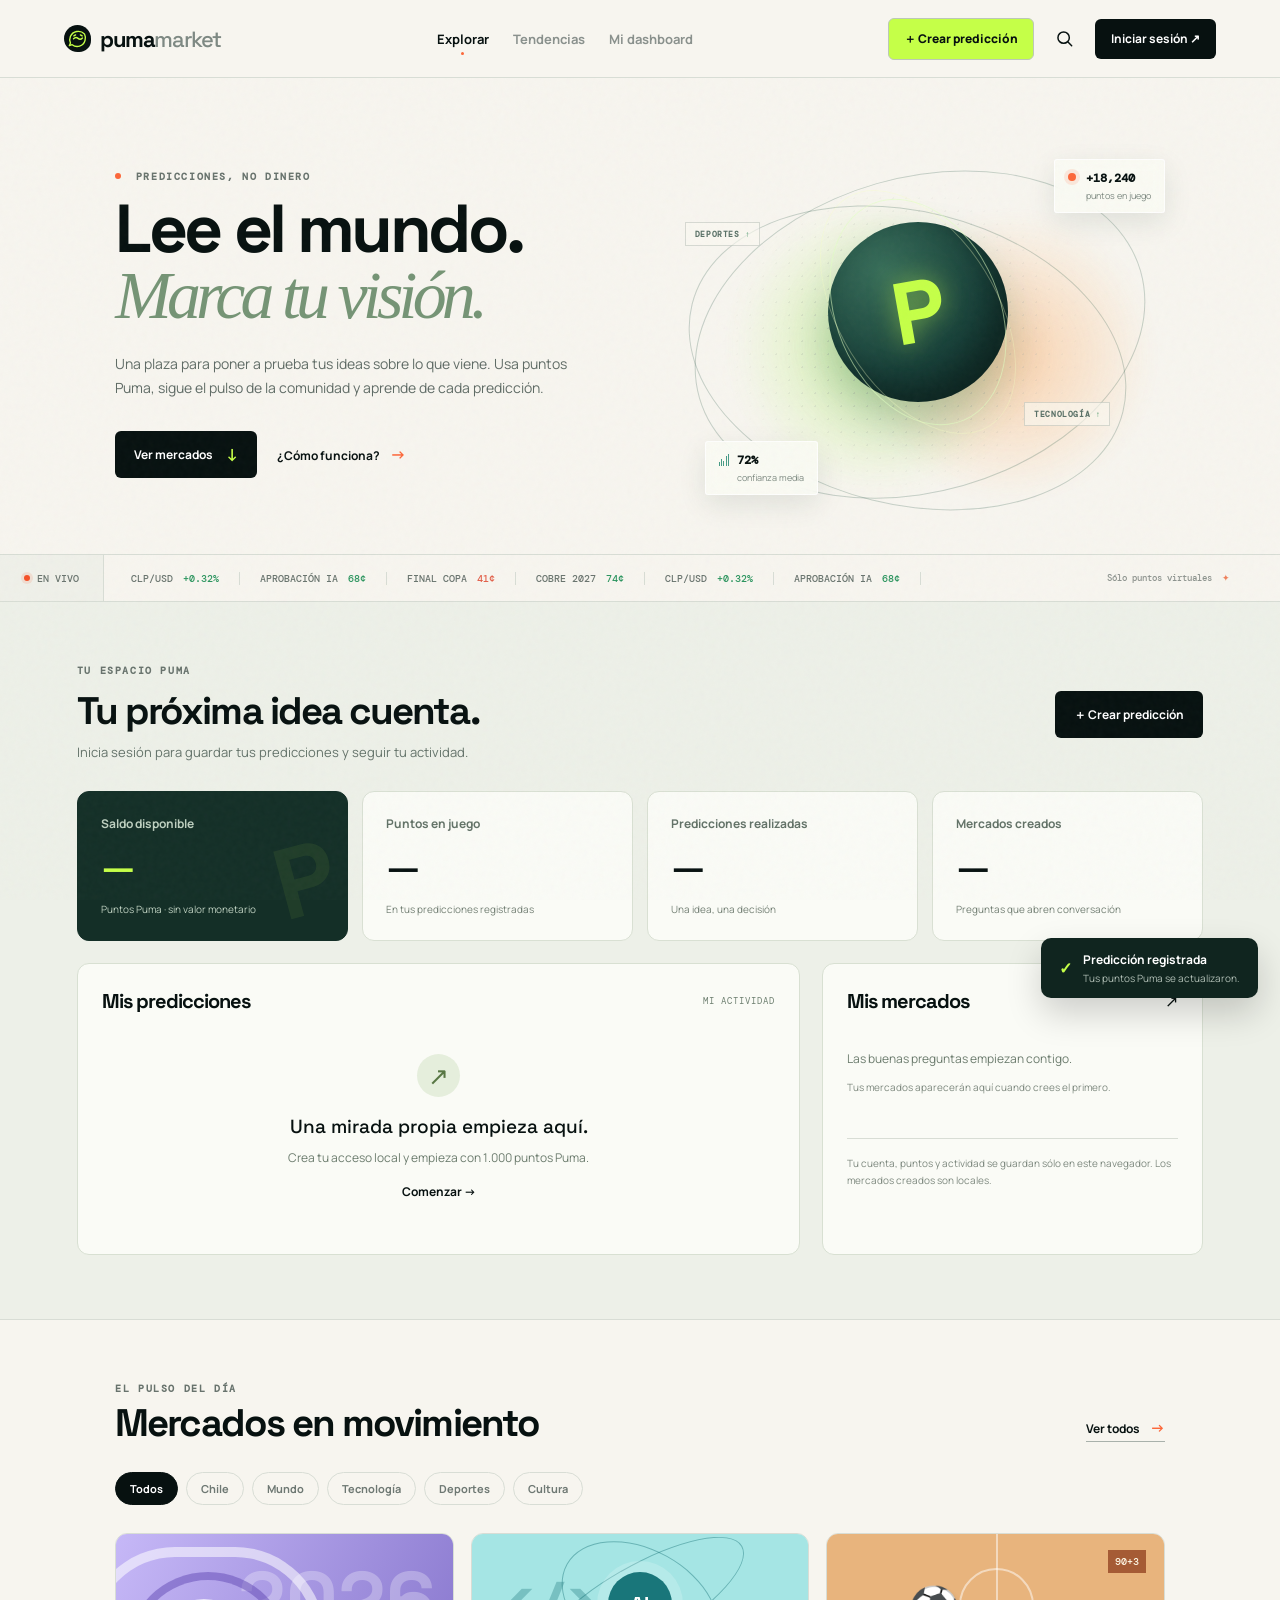
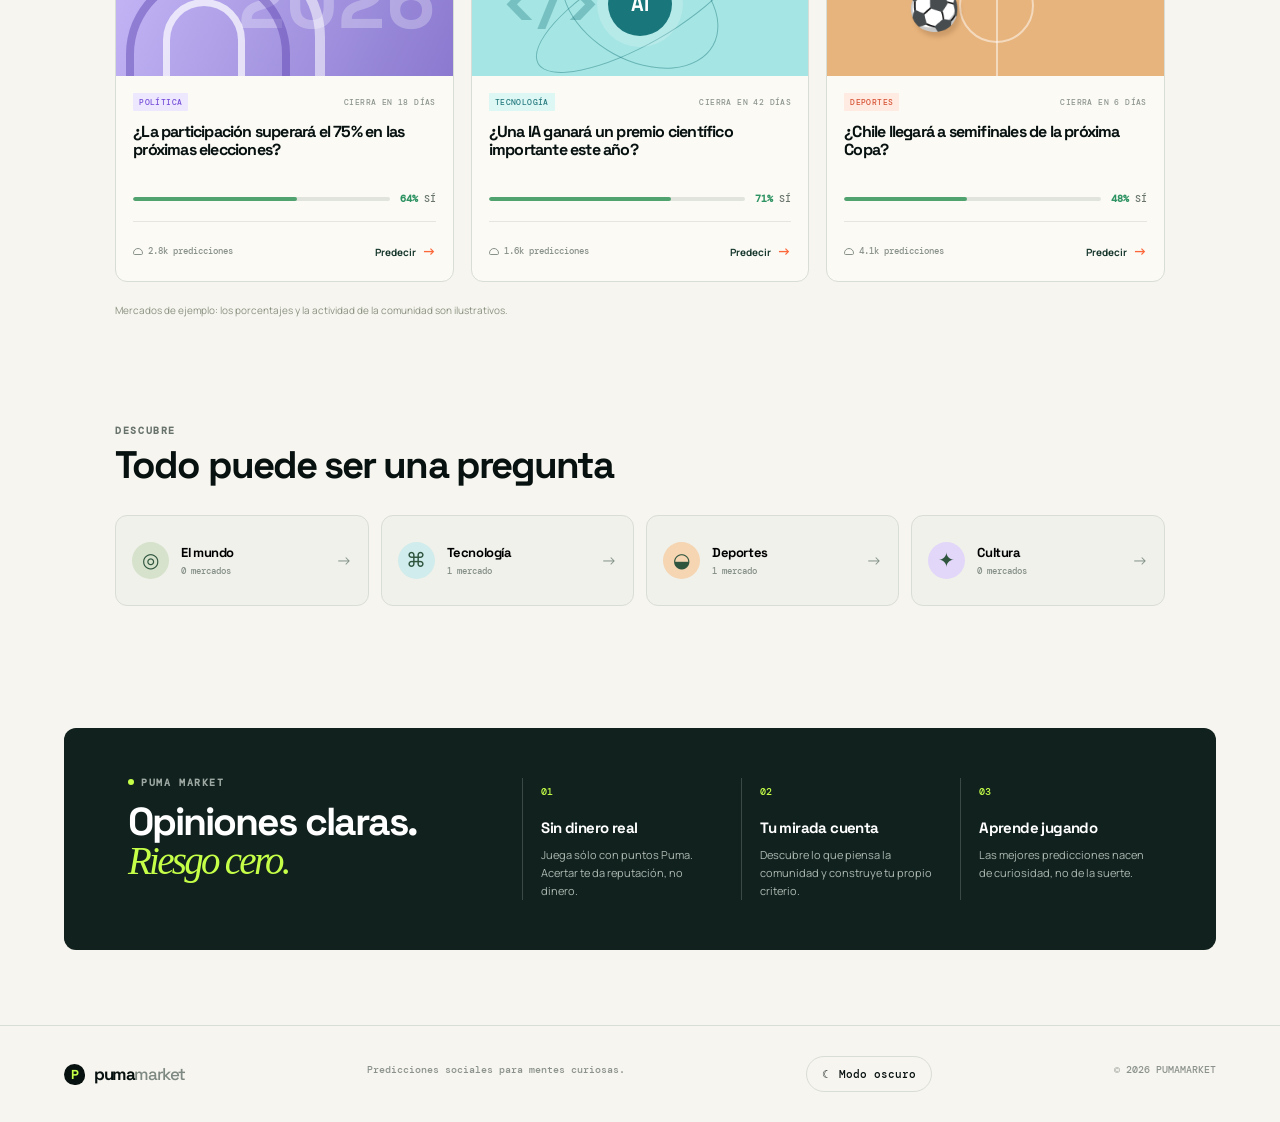
==== commit 260575e6: "Add market charts, dark mode and phone-linked local accounts" ====
--- a/index.html
+++ b/index.html
@@ -9,6 +9,7 @@
     <link rel="preconnect" href="https://fonts.gstatic.com" crossorigin />
     <link href="https://fonts.googleapis.com/css2?family=DM+Mono:wght@400;500&family=Manrope:wght@400;500;600;700;800&family=Space+Grotesk:wght@500;600;700&display=swap" rel="stylesheet" />
     <link rel="stylesheet" href="styles.css" />
+    <link rel="stylesheet" href="experience.css" />
   </head>
   <body>
     <div class="noise"></div>
@@ -36,6 +37,19 @@
     </header>
 
     <main id="inicio">
+      <section class="market-detail" id="marketDetail" hidden tabindex="-1" aria-labelledby="detailTitle">
+        <a class="detail-back" href="#mercados">← Volver a mercados</a>
+        <div class="detail-layout"><div class="detail-main">
+          <p class="eyebrow" id="detailCategory"></p><h1 id="detailTitle"></h1>
+          <div class="detail-meta"><span id="detailDeadline"></span><span id="detailStatus"></span></div>
+          <div class="chart-heading"><div><span>Probabilidad de Sí</span><strong id="detailProbability">—</strong></div><span class="panel-tag" id="chartSource"></span></div>
+          <div class="chart-wrap"><svg id="marketChart" viewBox="0 0 800 300" role="img" aria-labelledby="chartTitle chartDescription"><title id="chartTitle">Evolución de la probabilidad de Sí</title><desc id="chartDescription"></desc></svg><p id="chartEmpty" hidden>Aún no hay predicciones. Sé la primera persona en aportar tu lectura.</p><output id="chartTooltip" hidden></output></div>
+          <div class="chart-toolbar"><span id="detailVolume"></span><div role="group" aria-label="Periodo del gráfico"><button data-period="1D">1D</button><button data-period="1S">1S</button><button data-period="1M">1M</button><button data-period="TODO" class="active" aria-pressed="true">Todo</button></div></div>
+          <p class="chart-note" id="chartNote"></p>
+          <section class="resolution-panel"><h2>Reglas y contexto</h2><p id="detailCriteria"></p></section>
+          <details class="chart-data"><summary>Ver datos del gráfico</summary><div id="chartTable"></div></details>
+        </div><aside class="detail-order"><p class="eyebrow">TU PRÓXIMA LECTURA</p><h2>¿Qué crees que pasará?</h2><p id="detailOrderQuestion"></p><div class="detail-choices"><button id="detailYes">Sí ↗</button><button id="detailNo">No ↘</button></div><div class="order-balance"><span>Tu saldo disponible</span><b id="detailBalance"></b></div><p class="local-note">Elige tu respuesta para indicar cuántos puntos quieres poner en juego. Sólo puntos virtuales.</p><a href="#mi-cartera" class="view-all">Ver mi actividad →</a></aside></div>
+      </section>
       <section class="hero">
         <div class="hero-copy">
           <p class="eyebrow"><i></i> PREDICCIONES, NO DINERO</p>
@@ -156,7 +170,7 @@
       </section>
     </main>
 
-    <footer><a class="brand" href="#inicio"><span class="brand-mark">P</span><span>puma<span>market</span></span></a><p>Predicciones sociales para mentes curiosas.</p><p>© 2026 PUMAMARKET</p></footer>
+    <footer><a class="brand" href="#inicio"><span class="brand-mark">P</span><span>puma<span>market</span></span></a><p>Predicciones sociales para mentes curiosas.</p><button id="themeToggle" class="theme-toggle" aria-pressed="false">☾ Modo oscuro</button><p>© 2026 PUMAMARKET</p></footer>
 
     <div class="modal-backdrop" id="authModal" aria-hidden="true">
       <section class="modal auth-modal" role="dialog" aria-modal="true" aria-labelledby="authTitle">
@@ -167,9 +181,12 @@
         <p class="modal-note" id="authNote">Crea una sesión para guardar tus predicciones y recibir <b>1.000 puntos Puma</b>. Son virtuales: no tienen valor monetario.</p>
         <form id="authForm">
           <label>Nombre de usuario<input id="userName" type="text" placeholder="ej. puma_curioso" required minlength="2" maxlength="24" autocomplete="username" /></label>
+          <label id="phoneLabel">Número de teléfono<input id="userPhone" type="tel" placeholder="+56 9 1234 5678" autocomplete="tel" maxlength="30" aria-describedby="phoneHint" /><small id="phoneHint">Incluye el código de país (+). Un teléfono por cuenta en este navegador. Sin verificación por SMS.</small></label>
           <label>Contraseña<input id="userPassword" type="password" placeholder="Mínimo 4 caracteres" required minlength="4" maxlength="72" autocomplete="current-password" /></label>
           <button class="primary-button full" id="authSubmit" type="submit">Crear acceso <span>→</span></button>
+          <p class="form-error" id="authError" role="alert"></p>
         </form>
+        <button class="text-button" id="authModeSwitch" type="button">Ya tengo cuenta · Iniciar sesión</button>
         <button class="forgot-link" id="showReset" type="button">¿Olvidaste tu contraseña?</button>
         <section class="reset-request" id="resetRequest" hidden aria-labelledby="resetTitle">
           <p class="eyebrow">RECUPERAR ACCESO</p>
@@ -186,6 +203,7 @@
       </section>
     </div>
 
+    <div class="modal-backdrop" id="accountModal" aria-hidden="true"><section class="modal" role="dialog" aria-modal="true" aria-labelledby="accountTitle"><button class="close-modal" data-close="accountModal" aria-label="Cerrar">×</button><p class="eyebrow">MI CUENTA</p><h2 id="accountTitle">Tu perfil Puma</h2><p id="accountName"></p><form id="accountPhoneForm"><label>Teléfono asociado<input id="accountPhone" type="tel" autocomplete="tel" placeholder="+56 9 1234 5678" required maxlength="30" /></label><p class="modal-note">Incluye el código de país. El número no se verifica por SMS y debe ser único entre las cuentas de este navegador.</p><p id="accountError" class="form-error" role="alert"></p><button class="primary-button full" type="submit">Guardar teléfono</button></form><button class="logout-account" id="accountLogout">Cerrar sesión ↗</button></section></div>
     <div class="modal-backdrop" id="predictionModal" aria-hidden="true">
       <section class="modal prediction-modal" role="dialog" aria-modal="true" aria-labelledby="predictionTitle">
         <button class="close-modal" data-close="predictionModal" aria-label="Cerrar">×</button>
@@ -207,7 +225,8 @@
         <p class="modal-note">Crea un mercado con respuesta Sí o No. Se guardará en este navegador y podrás hacer tu predicción.</p>
         <form id="createForm">
           <label>Tu pregunta<input id="createQuestion" type="text" required minlength="12" maxlength="140" placeholder="¿Qué crees que va a pasar?" /></label>
-          <div class="form-columns"><label>Categoría<select id="createCategory" required><option value="">Selecciona</option><option>Chile</option><option>Mundo</option><option>Tecnología</option><option>Deportes</option><option>Cultura</option></select></label><label>Fecha de cierre<input id="createDeadline" type="date" required /></label></div>
+          <div class="form-columns"><label>Categoría<select id="createCategory" required><option value="">Selecciona</option><option>Chile</option><option>Mundo</option><option>Tecnología</option><option>Deportes</option><option>Cultura</option></select></label><label>Fecha de cierre<input id="createDeadline" type="date" max="2026-12-31" required aria-describedby="deadlineHint" /></label></div>
+          <p class="modal-note" id="deadlineHint">Fecha máxima de cierre: 31 de diciembre de 2026.</p>
           <label>Criterio de resolución<textarea id="createCriteria" required minlength="15" maxlength="500" placeholder="Explica qué debe ocurrir y qué fuente permitirá comprobarlo."></textarea></label>
           <p class="form-error" id="createError" role="alert"></p>
           <button class="primary-button full" type="submit">Crear mercado <span>→</span></button>
@@ -216,6 +235,7 @@
     </div>
     <div class="toast" id="toast" role="status"><span>✓</span><div><b>Predicción registrada</b><small>Tus puntos Puma se actualizaron.</small></div></div>
     <div class="search-panel" id="searchPanel"><input id="searchInput" placeholder="Busca un mercado, tema o país..." /><span>ESC para cerrar</span></div>
+    <script src="domain.js"></script>
     <script src="app.js"></script>
   </body>
 </html>
--- a/experience.css
+++ b/experience.css
@@ -0,0 +1,89 @@
+.market-card { cursor:pointer; }
+.market-card h3 a:hover { text-decoration:underline; text-underline-offset:4px; }
+.market-view main > section:not(.market-detail) { display:none; }
+.market-detail { padding:38px clamp(20px,6vw,96px) 75px; max-width:1600px; margin:auto; outline:none; }
+.detail-back { display:inline-block; font-size:12px; color:var(--muted); margin-bottom:32px; }
+.detail-layout { display:grid; grid-template-columns:minmax(0,1fr) 310px; gap:36px; align-items:start; }
+.detail-main { min-width:0; }
+.market-detail h1 { font-size:clamp(26px,3vw,39px); line-height:1.15; letter-spacing:-1.4px; margin-bottom:20px; max-width:900px; }
+.detail-meta { display:flex; gap:12px; flex-wrap:wrap; font-size:11px; color:var(--muted); margin-bottom:36px; }
+.detail-meta span { border:1px solid var(--line); border-radius:20px; padding:8px 12px; }
+.chart-heading { display:flex; align-items:center; justify-content:space-between; gap:15px; margin-bottom:18px; }
+.chart-heading>div { display:flex; flex-direction:column; gap:7px; }
+.chart-heading span { font-size:11px; color:var(--muted); }
+.chart-heading strong { font:500 33px 'Space Grotesk',sans-serif; color:#277be1; }
+.chart-heading .panel-tag { font-size:8px; text-align:right; }
+.chart-wrap { position:relative; }
+#marketChart { width:100%; display:block; overflow:visible; }
+.chart-grid { stroke:var(--line); stroke-dasharray:2 4; stroke-width:1; }
+.chart-label { fill:var(--muted); font:10px 'DM Mono',monospace; }
+.chart-line { fill:none; stroke:#378eff; stroke-width:2.5; stroke-linejoin:round; stroke-linecap:round; }
+.chart-point { fill:#378eff; }
+#chartEmpty { position:absolute; top:35%; left:12%; right:12%; text-align:center; padding:15px; font-size:13px; line-height:1.6; color:var(--muted); background:var(--paper); }
+#chartTooltip { position:absolute; right:70px; top:10px; padding:8px 12px; border:1px solid var(--line); border-radius:6px; background:var(--paper); color:var(--ink); font:11px 'DM Mono',monospace; pointer-events:none; }
+.chart-toolbar { display:flex; align-items:center; justify-content:space-between; gap:18px; margin-top:17px; font-size:10px; color:var(--muted); }
+.chart-toolbar>div { display:flex; gap:3px; }
+.chart-toolbar button { border:0; border-radius:5px; background:transparent; color:var(--muted); padding:8px; font:700 11px Manrope,sans-serif; }
+.chart-toolbar button.active { color:var(--ink); background:#e4e9df; }
+.chart-note { font-size:10px; line-height:1.8; color:var(--muted); margin-top:18px; }
+.resolution-panel { border-top:1px solid var(--line); margin-top:28px; padding-top:25px; }
+.resolution-panel h2 { font-size:20px; }
+.resolution-panel p { font-size:13px; line-height:1.9; color:var(--muted); overflow-wrap:anywhere; }
+.chart-data { border:1px solid var(--line); border-radius:10px; padding:18px; margin-top:25px; font-size:12px; }
+.chart-data summary { cursor:pointer; font-weight:700; }.chart-data>div { max-height:300px; overflow:auto; margin-top:18px; }
+.detail-order { background:#eeeee6; padding:25px; border:1px solid var(--line); border-radius:14px; position:sticky; top:105px; }
+.detail-order h2 { font-size:25px; line-height:1.1; margin-bottom:15px; }
+.detail-order>p:not(.eyebrow):not(.local-note) { font-size:12px; line-height:1.7; color:var(--muted); overflow-wrap:anywhere; }
+.detail-choices { display:grid; grid-template-columns:1fr 1fr; gap:9px; margin:25px 0; }
+.detail-choices button { border:1px solid #679e72; padding:15px; border-radius:7px; color:#28613b; background:#dcecd7; font-weight:800; }
+.detail-choices button:last-child { background:#f8e5dc; border-color:#dab4a5; color:#a3543c; }
+.order-balance { display:flex; flex-direction:column; gap:10px; font-size:11px; color:var(--muted); }.order-balance b { font:500 32px 'Space Grotesk',sans-serif; color:var(--ink); }
+.detail-order .view-all { display:inline-block; margin-top:23px; }
+.theme-toggle { border:1px solid var(--line); border-radius:999px; background:transparent; color:var(--ink); padding:10px 15px; font-size:11px; }
+.logout-account { width:100%; border:1px solid #e6baaa; background:transparent; color:#b24a31; padding:13px; border-radius:6px; font-size:12px; margin-top:24px; font-weight:700; }
+.modal input[type=tel] { display:block; width:100%; height:44px; padding:0 12px; border:1px solid #d2d8ce; background:#fffefa; color:var(--ink); margin-top:7px; font:13px Manrope,sans-serif; border-radius:5px; }
+#phoneHint { display:block; font:10px/1.6 Manrope,sans-serif; letter-spacing:0; margin-top:8px; color:var(--muted); }
+#accountName { font-size:14px; color:var(--muted); }
+.modal #authModeSwitch { font-size:11px; margin-top:12px; display:block; color:#47774d; }
+:root[data-theme=dark] { color-scheme:dark; --ink:#e7eee9; --paper:#0c1217; --muted:#9baab3; --line:#2b3740; --dark-card:#13251f; }
+[data-theme=dark] body { background:var(--paper); color:var(--ink); }
+[data-theme=dark] .topbar { background:#0c1217ed; }
+[data-theme=dark] .brand>span:last-child span,[data-theme=dark] .main-nav a { color:#91a29b; }
+[data-theme=dark] .main-nav a.active,[data-theme=dark] .main-nav a:hover { color:#eff5ef; }
+[data-theme=dark] .brand-mark { background:#20392c; color:var(--lime); }
+[data-theme=dark] .primary-button,[data-theme=dark] .sign-in-button,[data-theme=dark] .category.active { background:#c5ff48; color:#112014; }
+[data-theme=dark] .primary-button span,[data-theme=dark] .sign-in-button span { color:#254923; }
+[data-theme=dark] .create-button { color:#112014; }
+[data-theme=dark] .hero-description,[data-theme=dark] .eyebrow { color:#a1b2a4; }
+[data-theme=dark] h1 em { color:#9ac598; }
+[data-theme=dark] .signal-card { background:#17251ee6; border-color:#36513e; }
+[data-theme=dark] .signal-card small,[data-theme=dark] .floating-tag { color:#b3c7b4; }
+[data-theme=dark] .floating-tag { background:#15231bc9; border-color:#39503a; }
+[data-theme=dark] .ticker-label,[data-theme=dark] .ticker-end { background:#121b20; }
+[data-theme=dark] .ticker-track { color:#a1b0a8; }
+[data-theme=dark] .dashboard { background:#101b1a; }
+[data-theme=dark] .stat-card,[data-theme=dark] .activity-panel,[data-theme=dark] .created-panel,[data-theme=dark] .market-card,[data-theme=dark] .topic { background:#182329; border-color:var(--line); }
+[data-theme=dark] .balance-stat { background:#1b3828; border-color:#35573c; }
+[data-theme=dark] .dashboard-top p:not(.eyebrow),[data-theme=dark] .stat-card>span,[data-theme=dark] .stat-card small,[data-theme=dark] .empty-state p,[data-theme=dark] .created-empty p,[data-theme=dark] .created-empty small,[data-theme=dark] .local-note,[data-theme=dark] .created-item span,[data-theme=dark] .created-item small,[data-theme=dark] .demo-note,[data-theme=dark] .market-criteria,[data-theme=dark] .topic small,[data-theme=dark] .card-meta,[data-theme=dark] td small,[data-theme=dark] th { color:#9cafa8; }
+[data-theme=dark] .empty-icon,[data-theme=dark] .topic-icon,[data-theme=dark] .choice-pill { background:#284234; color:#b8e8bd; }
+[data-theme=dark] .choice-pill.negative { background:#4c3028; color:#ffc4ab; }
+[data-theme=dark] .card-footer,[data-theme=dark] td,[data-theme=dark] .created-item { border-color:var(--line); }
+[data-theme=dark] .predict-button,[data-theme=dark] .view-all { color:#c1ed9b; }
+[data-theme=dark] .category { color:#b0c0b6; }
+[data-theme=dark] .badge { background:#253d39; color:#bce7d3; }
+[data-theme=dark] .market-progress div:last-child,[data-theme=dark] .card-footer { color:#9eafa6; }
+[data-theme=dark] .market-progress b { color:#97dbac; }
+[data-theme=dark] .progress-track { background:#314439; }
+[data-theme=dark] .detail-order,[data-theme=dark] .chart-toolbar button.active { background:#192229; }
+[data-theme=dark] .detail-choices button { background:#224a31; color:#b9f3bb; border-color:#346943; }
+[data-theme=dark] .detail-choices button:last-child { background:#4b2e2a; color:#ffbda9; border-color:#7d5146; }
+[data-theme=dark] .modal,[data-theme=dark] .search-panel { background:#172127; }
+[data-theme=dark] .modal-note,[data-theme=dark] .modal label,[data-theme=dark] .form-terms,[data-theme=dark] .reset-request p,[data-theme=dark] .balance-row,[data-theme=dark] .close-modal { color:#a3b5ad; }
+[data-theme=dark] .modal input:not([type=range]),[data-theme=dark] .modal select,[data-theme=dark] .modal textarea,[data-theme=dark] .choice { background:#0d171b; color:#e6efea; border-color:#3d4d43; }
+[data-theme=dark] .choice.active { background:#24412d; color:#b5ecac; }
+[data-theme=dark] .forgot-link,[data-theme=dark] .back-to-login,[data-theme=dark] .modal #authModeSwitch,[data-theme=dark] .modal-note b,[data-theme=dark] .balance-row b { color:#ade292; }
+[data-theme=dark] .form-error,[data-theme=dark] .logout-account { color:#ffad96; }
+[data-theme=dark] .logout-account { border-color:#845846; }
+[data-theme=dark] .chart-heading strong { color:#63aaff; }
+@media(max-width:1000px) { .detail-layout { grid-template-columns:minmax(0,1fr) 270px; gap:25px; }.market-detail { padding-inline:24px; }.detail-order { padding:22px; } }
+@media(max-width:760px) { .detail-layout { grid-template-columns:1fr; }.detail-order { position:static; }.market-detail { padding:26px 20px 45px; }.chart-toolbar { flex-wrap:wrap; }.chart-toolbar>div { margin-left:auto; }.market-detail h1 { font-size:29px; }.chart-heading strong { font-size:30px; }.detail-meta { margin-bottom:26px; } footer { gap:18px; } }
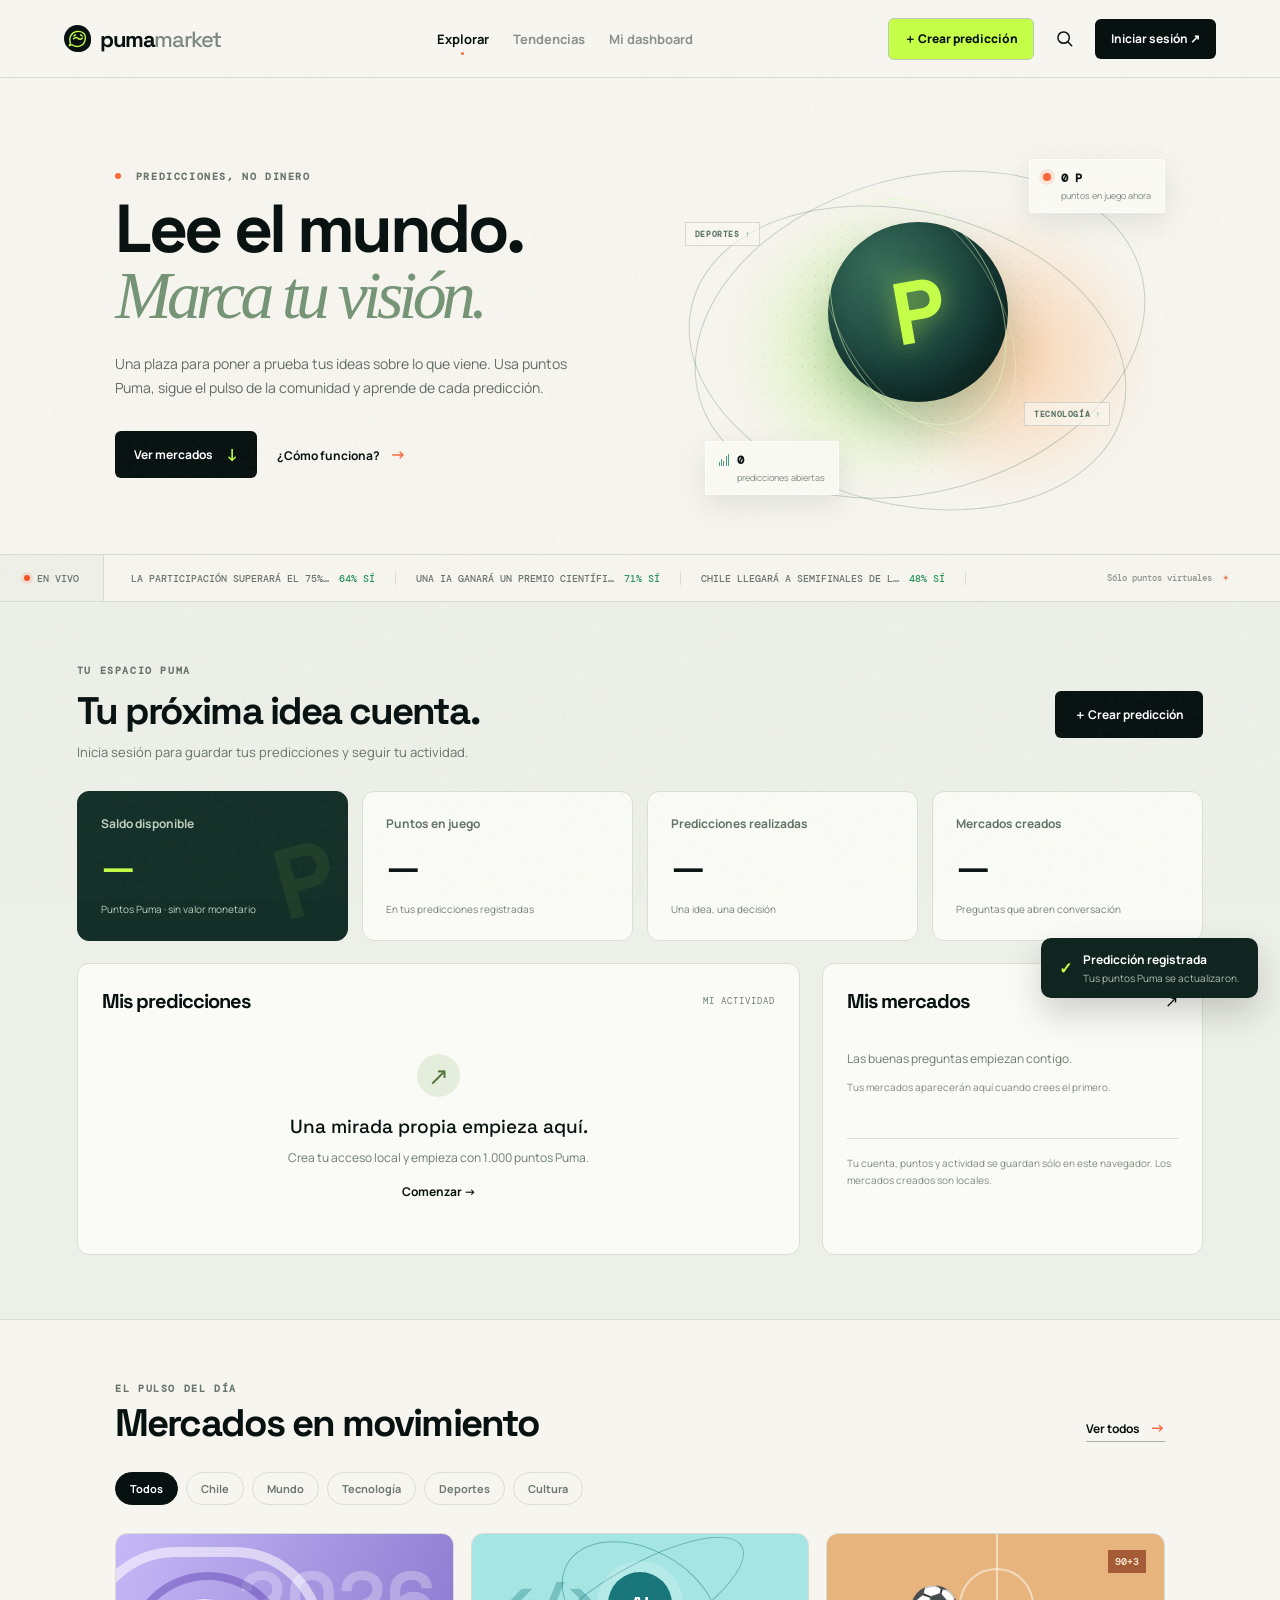
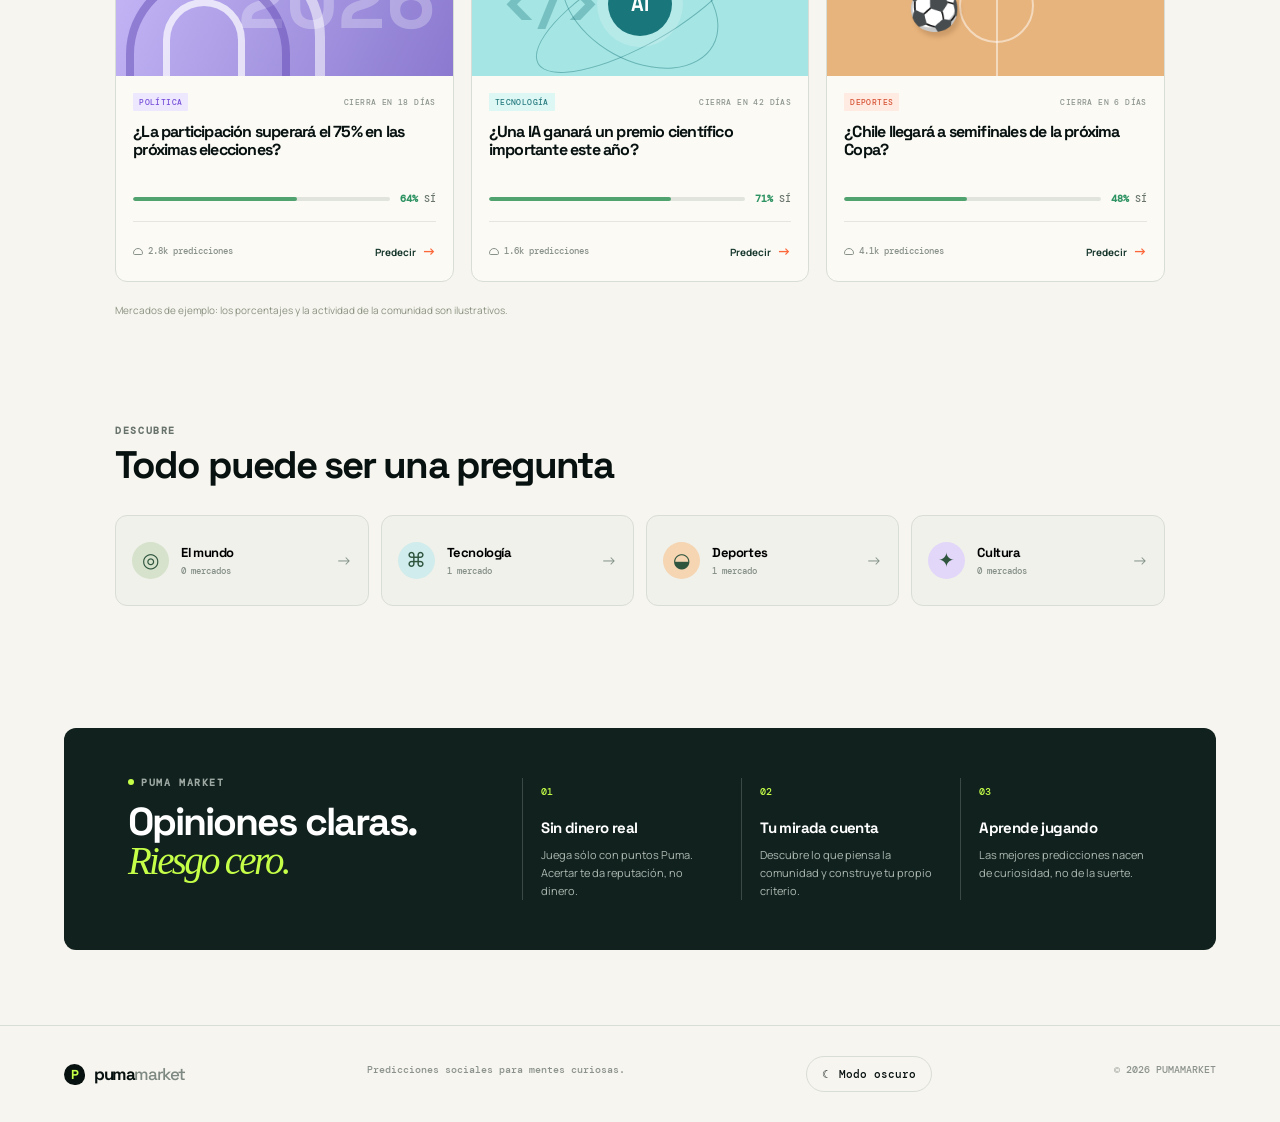
==== commit 69bb209e: "Add market resolution with shared-pool payouts and live homepage stats Market creators can now resol" ====
--- a/index.html
+++ b/index.html
@@ -48,7 +48,7 @@
           <p class="chart-note" id="chartNote"></p>
           <section class="resolution-panel"><h2>Reglas y contexto</h2><p id="detailCriteria"></p></section>
           <details class="chart-data"><summary>Ver datos del gráfico</summary><div id="chartTable"></div></details>
-        </div><aside class="detail-order"><p class="eyebrow">TU PRÓXIMA LECTURA</p><h2>¿Qué crees que pasará?</h2><p id="detailOrderQuestion"></p><div class="detail-choices"><button id="detailYes">Sí ↗</button><button id="detailNo">No ↘</button></div><div class="order-balance"><span>Tu saldo disponible</span><b id="detailBalance"></b></div><p class="local-note">Elige tu respuesta para indicar cuántos puntos quieres poner en juego. Sólo puntos virtuales.</p><a href="#mi-cartera" class="view-all">Ver mi actividad →</a></aside></div>
+        </div><aside class="detail-order"><p class="eyebrow">TU PRÓXIMA LECTURA</p><h2>¿Qué crees que pasará?</h2><p id="detailOrderQuestion"></p><div class="detail-choices"><button id="detailYes">Sí ↗</button><button id="detailNo">No ↘</button></div><div class="order-balance"><span>Tu saldo disponible</span><b id="detailBalance"></b></div><p class="local-note">Elige tu respuesta para indicar cuántos puntos quieres poner en juego. Sólo puntos virtuales.</p><section class="resolve-panel" id="resolvePanel" hidden aria-labelledby="resolveTitle"><p class="eyebrow">TÚ CREASTE ESTA PREGUNTA</p><h3 id="resolveTitle">¿Cuál fue el resultado?</h3><p>Al resolver, el mercado se cierra y los puntos se reparten entre quienes acertaron. No se puede deshacer.</p><div class="resolve-actions"><button id="resolveYes" type="button">Resolver: Sí</button><button id="resolveNo" type="button">Resolver: No</button></div></section><a href="#mi-cartera" class="view-all">Ver mi actividad →</a></aside></div>
       </section>
       <section class="hero">
         <div class="hero-copy">
@@ -68,8 +68,8 @@
             <div class="puma-symbol">P</div>
             <div class="orb-ring ring-a"></div><div class="orb-ring ring-b"></div>
           </div>
-          <div class="signal-card signal-top"><span class="pulse-dot"></span><b>+18,240</b><small>puntos en juego</small></div>
-          <div class="signal-card signal-bottom"><span class="chart-bars"><i></i><i></i><i></i><i></i><i></i></span><b>72%</b><small>confianza media</small></div>
+          <div class="signal-card signal-top"><span class="pulse-dot"></span><b id="pulseStaked">0 P</b><small>puntos en juego ahora</small></div>
+          <div class="signal-card signal-bottom"><span class="chart-bars"><i></i><i></i><i></i><i></i><i></i></span><b id="pulsePredictions">0</b><small>predicciones abiertas</small></div>
           <div class="floating-tag tag-one">TECNOLOGÍA <b>↑</b></div>
           <div class="floating-tag tag-two">DEPORTES <b>↑</b></div>
           <div class="dots-grid"></div>
@@ -78,14 +78,7 @@
 
       <section class="ticker" aria-label="Mercados destacados">
         <div class="ticker-label"><span class="live-dot"></span> EN VIVO</div>
-        <div class="ticker-track">
-          <span>CLP/USD <b class="up">+0.32%</b></span><i></i>
-          <span>APROBACIÓN IA <b class="up">68¢</b></span><i></i>
-          <span>FINAL COPA <b class="down">41¢</b></span><i></i>
-          <span>COBRE 2027 <b class="up">74¢</b></span><i></i>
-          <span>CLP/USD <b class="up">+0.32%</b></span><i></i>
-          <span>APROBACIÓN IA <b class="up">68¢</b></span><i></i>
-        </div>
+        <div class="ticker-track" id="tickerTrack"></div>
         <div class="ticker-end">Sólo puntos virtuales <span>✦</span></div>
       </section>
 
--- a/experience.css
+++ b/experience.css
@@ -87,3 +87,19 @@
 [data-theme=dark] .chart-heading strong { color:#63aaff; }
 @media(max-width:1000px) { .detail-layout { grid-template-columns:minmax(0,1fr) 270px; gap:25px; }.market-detail { padding-inline:24px; }.detail-order { padding:22px; } }
 @media(max-width:760px) { .detail-layout { grid-template-columns:1fr; }.detail-order { position:static; }.market-detail { padding:26px 20px 45px; }.chart-toolbar { flex-wrap:wrap; }.chart-toolbar>div { margin-left:auto; }.market-detail h1 { font-size:29px; }.chart-heading strong { font-size:30px; }.detail-meta { margin-bottom:26px; } footer { gap:18px; } }
+
+/* Market resolution and live pulse */
+.ticker-track a { color:inherit; text-decoration:none; }
+.ticker-track a:hover { color:var(--ink); }
+.resolve-panel { margin-top:24px; padding-top:20px; border-top:1px solid var(--line); }
+.resolve-panel h3 { font-size:17px; margin:6px 0 8px; }
+.resolve-panel p:not(.eyebrow) { font-size:11px; line-height:1.6; color:var(--muted); }
+.resolve-actions { display:grid; grid-template-columns:1fr 1fr; gap:8px; margin-top:14px; }
+.resolve-actions button { border:1px solid var(--line); border-radius:7px; padding:11px 8px; background:transparent; color:var(--ink); font:700 12px Manrope,sans-serif; cursor:pointer; }
+.resolve-actions button:hover,.resolve-actions button:focus-visible { border-color:var(--ink); }
+td small.result-won { color:#2e8a57; font-weight:700; }
+td small.result-lost { color:#b45f43; }
+.market-card.is-resolved .card-art { filter:grayscale(.7); opacity:.75; }
+[data-theme=dark] td small.result-won { color:#8fdca2; }
+[data-theme=dark] td small.result-lost { color:#ffb49c; }
+[data-theme=dark] .ticker-track a:hover { color:#f1f5ef; }
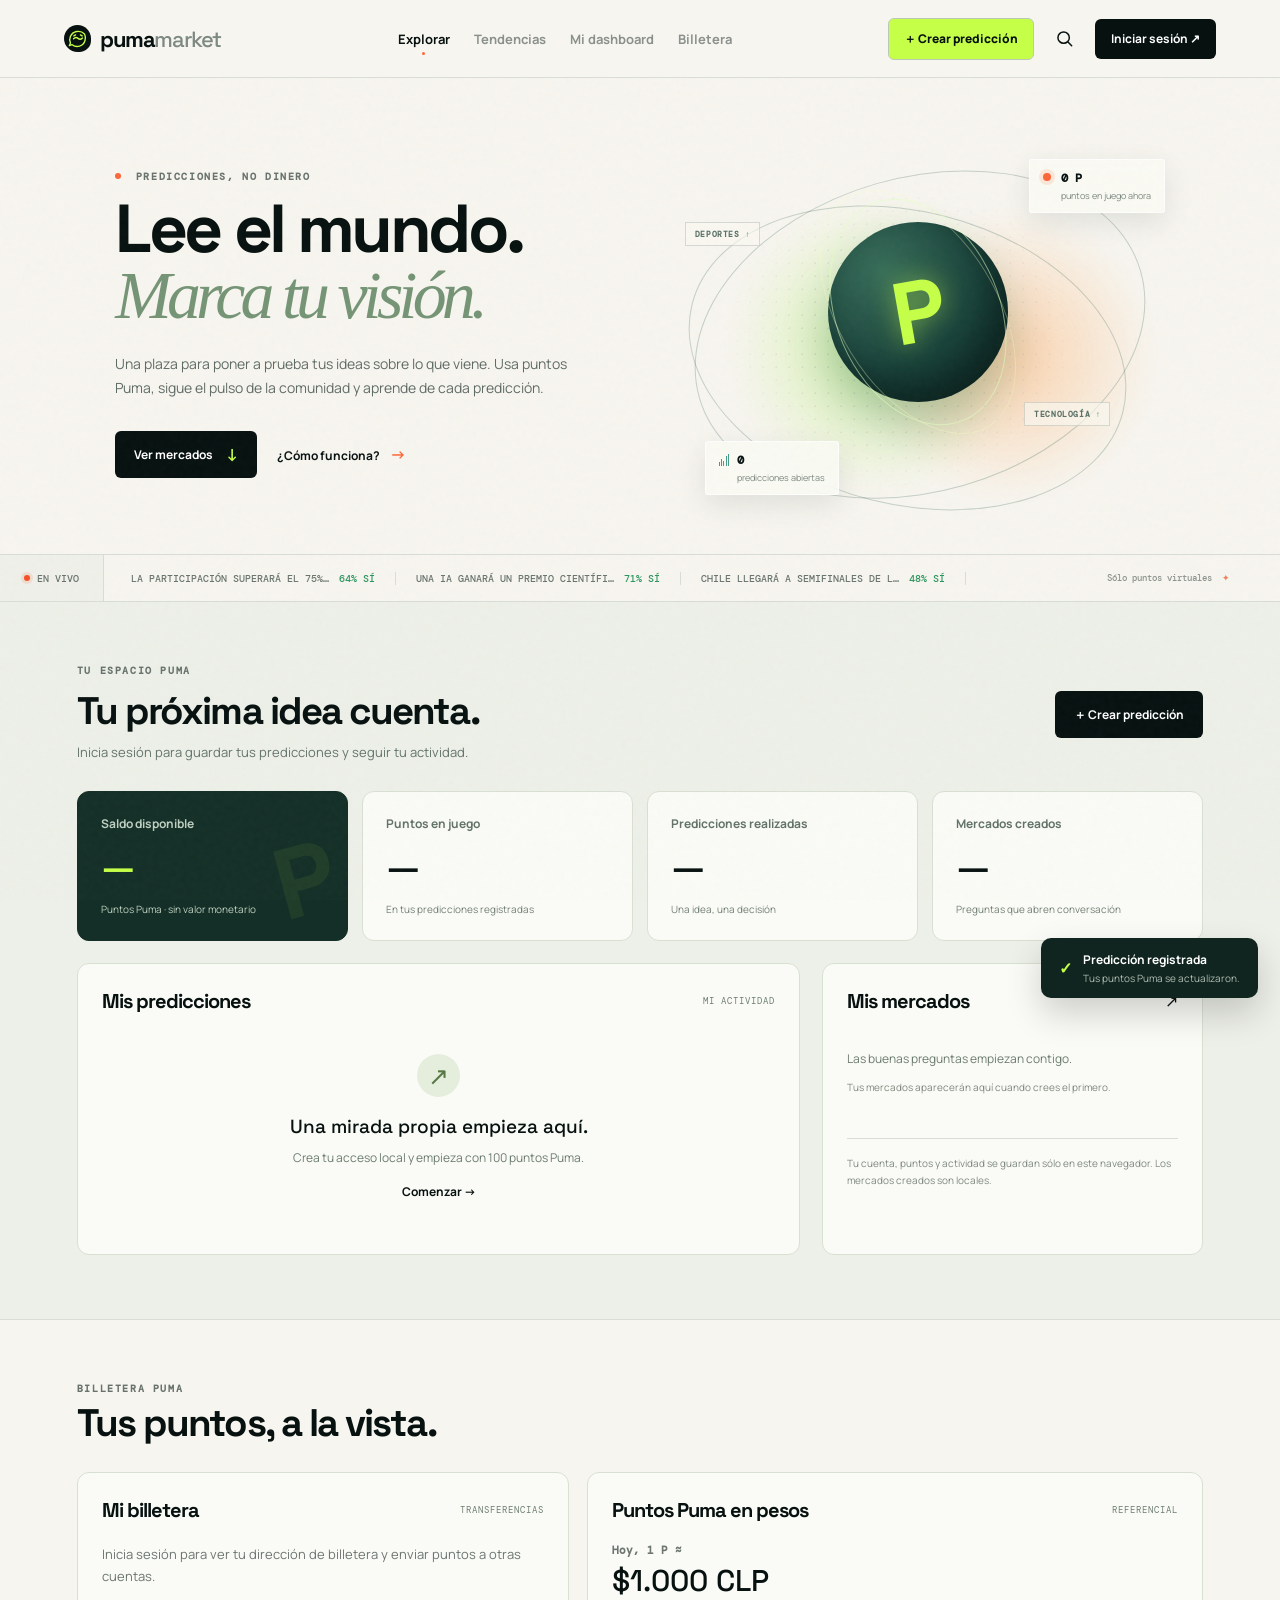
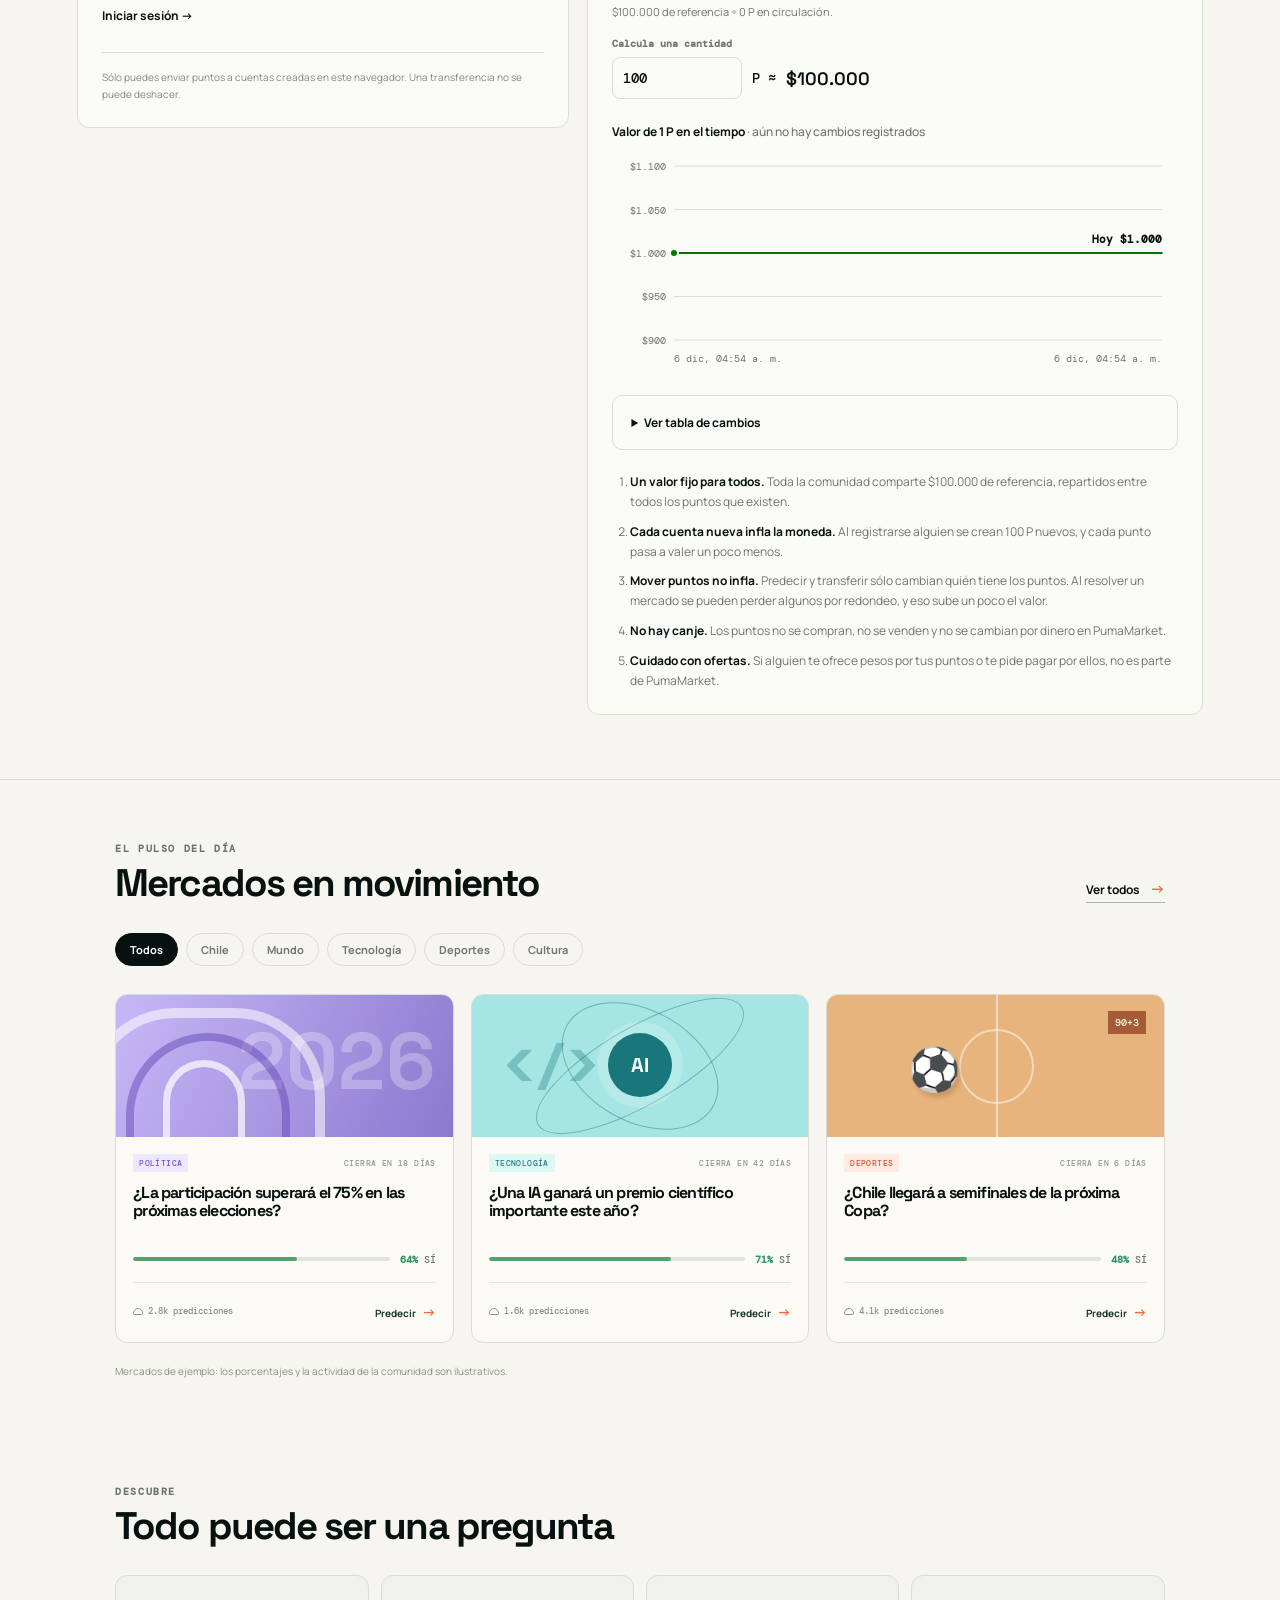
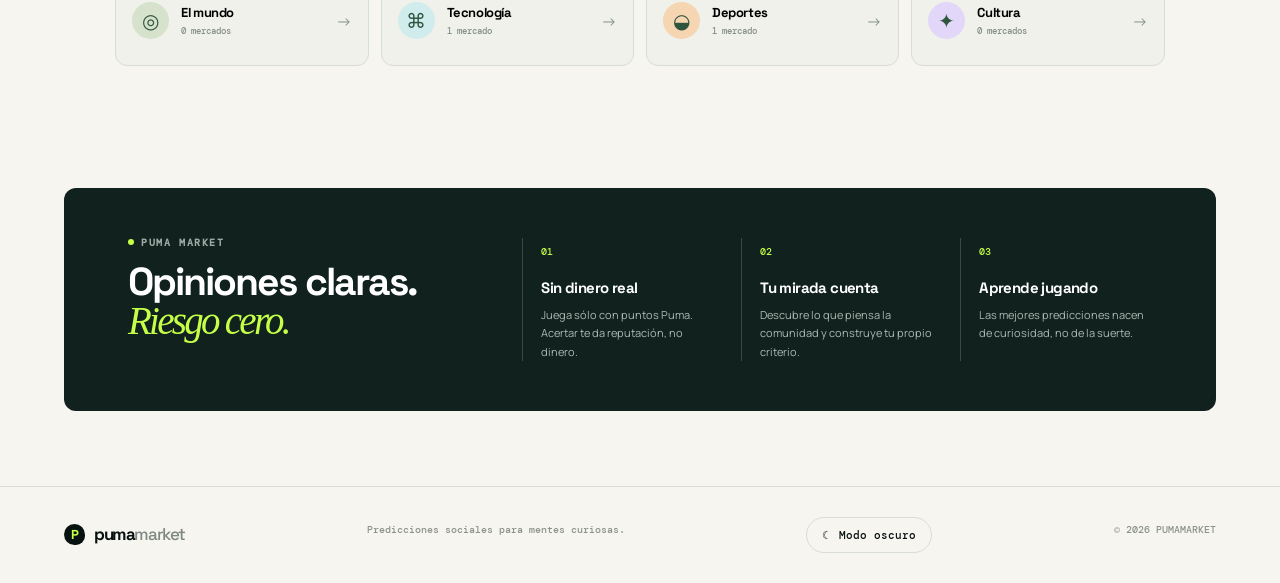
==== commit e754fc16: "Add wallets, point transfers and an inflation-aware CLP reference guide Every account now has a 16-c" ====
--- a/index.html
+++ b/index.html
@@ -25,6 +25,7 @@
         <a class="active" href="#inicio">Explorar</a>
         <a href="#tendencias">Tendencias</a>
         <a href="#mi-cartera">Mi dashboard</a>
+        <a href="#billetera">Billetera</a>
       </nav>
 
       <div class="header-actions">
@@ -93,6 +94,52 @@
         <div class="dashboard-panels"><section class="activity-panel"><div class="panel-heading"><h3>Mis predicciones</h3><span class="panel-tag">MI ACTIVIDAD</span></div><div id="predictionHistory"></div></section><aside class="created-panel"><div class="panel-heading"><h3>Mis mercados</h3><span aria-hidden="true">↗</span></div><div id="createdMarkets"></div><p class="local-note">Tu cuenta, puntos y actividad se guardan sólo en este navegador. Los mercados creados son locales.</p></aside></div>
       </section>
 
+      <section class="wallet-section" id="billetera" aria-labelledby="walletTitle">
+        <div class="section-heading"><div><p class="eyebrow">BILLETERA PUMA</p><h2 id="walletTitle">Tus puntos, a la vista.</h2></div></div>
+        <div class="wallet-grid">
+          <article class="wallet-panel">
+            <div class="panel-heading"><h3>Mi billetera</h3><span class="panel-tag">TRANSFERENCIAS</span></div>
+            <div id="walletSignedOut" class="wallet-empty">
+              <p>Inicia sesión para ver tu dirección de billetera y enviar puntos a otras cuentas.</p>
+              <button class="text-button" id="walletLogin" type="button">Iniciar sesión →</button>
+            </div>
+            <div id="walletSignedIn" hidden>
+              <span class="wallet-label">Tu dirección</span>
+              <div class="wallet-address"><code id="walletAddress"></code><button id="copyWallet" type="button">Copiar</button></div>
+              <div class="wallet-balance"><span>Saldo disponible</span><b id="walletBalance"></b></div>
+              <form id="transferForm" novalidate>
+                <label>Dirección de destino<input id="transferTo" type="text" required maxlength="19" placeholder="XXXX-XXXX-XXXX-XXXX" autocomplete="off" spellcheck="false" aria-describedby="transferRecipient" /></label>
+                <small id="transferRecipient" class="transfer-recipient" aria-live="polite"></small>
+                <label>Puntos a enviar<input id="transferAmount" type="number" required min="1" step="1" inputmode="numeric" placeholder="ej. 100" /></label>
+                <p class="form-error" id="transferError" role="alert"></p>
+                <button class="primary-button full" type="submit">Transferir puntos <span>→</span></button>
+              </form>
+              <h4 class="wallet-subtitle">Movimientos</h4>
+              <div id="transferHistory"></div>
+            </div>
+            <p class="local-note">Sólo puedes enviar puntos a cuentas creadas en este navegador. Una transferencia no se puede deshacer.</p>
+          </article>
+
+          <article class="conversion-panel" id="conversion" aria-labelledby="conversionTitle">
+            <div class="panel-heading"><h3 id="conversionTitle">Puntos Puma en pesos</h3><span class="panel-tag">REFERENCIAL</span></div>
+            <p class="conversion-rate"><span class="conversion-today">Hoy, 1 P ≈</span><b id="conversionRate"></b><span id="conversionRateNote"></span></p>
+            <label class="conversion-calc">Calcula una cantidad<span class="conversion-calc-row"><input id="conversionInput" type="number" min="0" step="1" inputmode="numeric" value="100" aria-describedby="conversionResult" /><span>P ≈</span><output id="conversionResult" for="conversionInput"></output></span></label>
+            <figure class="conversion-chart">
+              <figcaption>Valor de 1 P en el tiempo<span id="conversionChartNote"></span></figcaption>
+              <div class="conversion-chart-wrap"><svg id="conversionChart" role="img" tabindex="0" aria-labelledby="conversionChartDesc"><desc id="conversionChartDesc"></desc></svg><output id="conversionTooltip" hidden></output></div>
+            </figure>
+            <details class="chart-data"><summary>Ver tabla de cambios</summary><div id="conversionTable"></div></details>
+            <ol class="conversion-guide">
+              <li><b>Un valor fijo para todos.</b> Toda la comunidad comparte <span data-clp-fund></span> de referencia, repartidos entre todos los puntos que existen.</li>
+              <li><b>Cada cuenta nueva infla la moneda.</b> Al registrarse alguien se crean <span data-clp-start></span> nuevos, y cada punto pasa a valer un poco menos.</li>
+              <li><b>Mover puntos no infla.</b> Predecir y transferir sólo cambian quién tiene los puntos. Al resolver un mercado se pueden perder algunos por redondeo, y eso sube un poco el valor.</li>
+              <li><b>No hay canje.</b> Los puntos no se compran, no se venden y no se cambian por dinero en PumaMarket.</li>
+              <li><b>Cuidado con ofertas.</b> Si alguien te ofrece pesos por tus puntos o te pide pagar por ellos, no es parte de PumaMarket.</li>
+            </ol>
+          </article>
+        </div>
+      </section>
+
       <section class="markets-section" id="mercados">
         <div class="section-heading">
           <div><p class="eyebrow">EL PULSO DEL DÍA</p><h2>Mercados en movimiento</h2></div>
@@ -171,7 +218,7 @@
         <div class="modal-mark">P</div>
         <p class="eyebrow">BIENVENIDO A PUMAMARKET</p>
         <h2 id="authTitle">Tu próxima buena intuición empieza aquí.</h2>
-        <p class="modal-note" id="authNote">Crea una sesión para guardar tus predicciones y recibir <b>1.000 puntos Puma</b>. Son virtuales: no tienen valor monetario.</p>
+        <p class="modal-note" id="authNote">Crea una sesión para guardar tus predicciones y recibir <b>100 puntos Puma</b>. Son virtuales: no tienen valor monetario.</p>
         <form id="authForm">
           <label>Nombre de usuario<input id="userName" type="text" placeholder="ej. puma_curioso" required minlength="2" maxlength="24" autocomplete="username" /></label>
           <label id="phoneLabel">Número de teléfono<input id="userPhone" type="tel" placeholder="+56 9 1234 5678" autocomplete="tel" maxlength="30" aria-describedby="phoneHint" /><small id="phoneHint">Incluye el código de país (+). Un teléfono por cuenta en este navegador. Sin verificación por SMS.</small></label>
@@ -205,7 +252,7 @@
         <p class="modal-note" id="marketQuestion">Mercado seleccionado</p>
         <div class="choice-row"><button class="choice active" data-choice="Sí" aria-pressed="true">Sí <b>Mi lectura</b></button><button class="choice" data-choice="No" aria-pressed="false">No <b>Mi lectura</b></button></div>
         <label class="stake-label">Puntos Puma <span id="stakeValue">100</span><input id="stakeRange" type="range" min="25" max="500" value="100" step="25" /></label>
-        <div class="balance-row"><span>Tu saldo</span><b id="balanceLabel">1.000 P</b></div>
+        <div class="balance-row"><span>Tu saldo</span><b id="balanceLabel">100 P</b></div>
         <button class="primary-button full" id="confirmPrediction">Confirmar predicción <span>→</span></button>
         <p class="form-terms">Sin compras, sin dinero real. Sólo puntos Puma.</p>
       </section>
--- a/experience.css
+++ b/experience.css
@@ -103,3 +103,59 @@
 [data-theme=dark] td small.result-won { color:#8fdca2; }
 [data-theme=dark] td small.result-lost { color:#ffb49c; }
 [data-theme=dark] .ticker-track a:hover { color:#f1f5ef; }
+
+/* Wallet and CLP reference guide */
+.wallet-section { padding:64px clamp(24px,6vw,96px); border-bottom:1px solid var(--line); scroll-margin-top:80px; --rate-line:#007500; --rate-ring:#fafbf6; }
+.wallet-grid { display:grid; grid-template-columns:minmax(0,1fr) minmax(0,1.25fr); gap:18px; align-items:start; }
+.wallet-panel,.conversion-panel { min-width:0; border:1px solid #d8e0d2; border-radius:12px; background:#fafbf6; padding:24px; }
+.wallet-empty p { font-size:13px; line-height:1.7; color:var(--muted); margin-bottom:10px; }
+.wallet-label { display:block; font:700 10px 'DM Mono',monospace; color:var(--muted); margin-bottom:8px; }
+.wallet-address { display:flex; gap:10px; align-items:center; }
+.wallet-address code { flex:1; min-width:0; font:500 clamp(14px,1.6vw,18px) 'DM Mono',monospace; letter-spacing:.5px; padding:11px 12px; border:1px dashed var(--line); border-radius:8px; overflow-wrap:anywhere; user-select:all; }
+.wallet-address button,.conversion-calc input { border:1px solid var(--line); border-radius:8px; background:transparent; color:var(--ink); }
+.wallet-address button { padding:11px 14px; font:700 12px Manrope,sans-serif; cursor:pointer; }
+.wallet-address button:hover,.wallet-address button:focus-visible { border-color:var(--ink); }
+.wallet-balance { display:flex; justify-content:space-between; gap:12px; flex-wrap:wrap; margin:16px 0 4px; font-size:12px; color:var(--muted); }
+.wallet-balance b { color:var(--ink); }
+.wallet-panel label { display:block; color:var(--muted); font:700 10px 'DM Mono',monospace; letter-spacing:.3px; margin-top:16px; }
+.wallet-panel input { display:block; width:100%; height:44px; border:1px solid var(--line); border-radius:8px; background:transparent; color:var(--ink); padding:0 12px; margin-top:7px; font:500 14px 'DM Mono',monospace; }
+.wallet-panel input:focus,.conversion-calc input:focus { outline:2px solid #6ea37f; outline-offset:1px; }
+.transfer-recipient { display:block; min-height:16px; margin-top:6px; font-size:11px; color:var(--muted); }
+.transfer-recipient.found { color:#2e8a57; font-weight:700; }
+.wallet-subtitle { font-size:14px; margin:26px 0 10px; }
+.transfer-list { list-style:none; margin:0; padding:0; }
+.transfer-list li { display:flex; justify-content:space-between; gap:12px; padding:10px 0; border-top:1px solid var(--line); font-size:12px; }
+.transfer-list small { display:block; margin-top:3px; font:500 10px 'DM Mono',monospace; color:var(--muted); }
+.transfer-list b { white-space:nowrap; }
+.transfer-in b { color:#2e8a57; }
+.transfer-empty { font-size:12px; color:var(--muted); }
+.wallet-panel .local-note { margin-top:18px; }
+.conversion-rate { display:flex; flex-direction:column; gap:4px; margin-bottom:18px; }
+.conversion-rate b { font:500 30px 'Space Grotesk',sans-serif; }
+.conversion-today { font:700 10px 'DM Mono',monospace; color:var(--muted); }
+.conversion-rate>span { font-size:11px; color:var(--muted); }
+.conversion-calc { display:block; font:700 10px 'DM Mono',monospace; color:var(--muted); }
+.conversion-calc-row { display:flex; align-items:center; gap:10px; margin-top:7px; flex-wrap:wrap; font:500 14px 'DM Mono',monospace; color:var(--ink); }
+.conversion-calc input { width:130px; height:42px; padding:0 10px; font:500 14px 'DM Mono',monospace; }
+.conversion-calc output { font:600 18px 'Space Grotesk',sans-serif; }
+.conversion-chart { margin:24px 0 0; }
+.conversion-chart figcaption { font-size:12px; font-weight:700; margin-bottom:10px; }
+.conversion-chart figcaption span { font-weight:500; color:var(--muted); }
+.conversion-chart-wrap { position:relative; }
+#conversionChart { display:block; max-width:100%; overflow:visible; border-radius:6px; }
+#conversionChart:focus-visible { outline:2px solid var(--ink); outline-offset:4px; }
+.rate-grid { stroke:var(--line); stroke-width:1; }
+.rate-axis { fill:var(--muted); font:10px 'DM Mono',monospace; }
+.rate-line { fill:none; stroke:var(--rate-line); stroke-width:2; stroke-linejoin:round; stroke-linecap:round; }
+.rate-point { fill:var(--rate-line); stroke:var(--rate-ring); stroke-width:2; }
+.rate-end { fill:var(--ink); font:600 11px 'DM Mono',monospace; }
+.rate-cross { stroke:var(--muted); stroke-width:1; }
+.rate-hit { fill:transparent; }
+#conversionTooltip { position:absolute; right:0; top:-6px; max-width:calc(100% - 70px); padding:7px 10px; border:1px solid var(--line); border-radius:6px; background:var(--paper); color:var(--ink); font:11px 'DM Mono',monospace; pointer-events:none; }
+.conversion-guide { margin:22px 0 0; padding-left:18px; display:grid; gap:10px; font-size:12px; line-height:1.65; color:var(--muted); }
+.conversion-guide b { color:var(--ink); }
+[data-theme=dark] .wallet-section { --rate-line:#3fae4f; --rate-ring:#182329; }
+[data-theme=dark] .wallet-panel,[data-theme=dark] .conversion-panel { background:#182329; border-color:var(--line); }
+[data-theme=dark] .transfer-recipient.found,[data-theme=dark] .transfer-in b { color:#8fdca2; }
+@media(max-width:900px) { .wallet-grid { grid-template-columns:1fr; } }
+@media(max-width:540px) { .wallet-section { padding:42px 18px; }.wallet-panel,.conversion-panel { padding:19px 14px; }.wallet-address { flex-direction:column; align-items:stretch; } }
